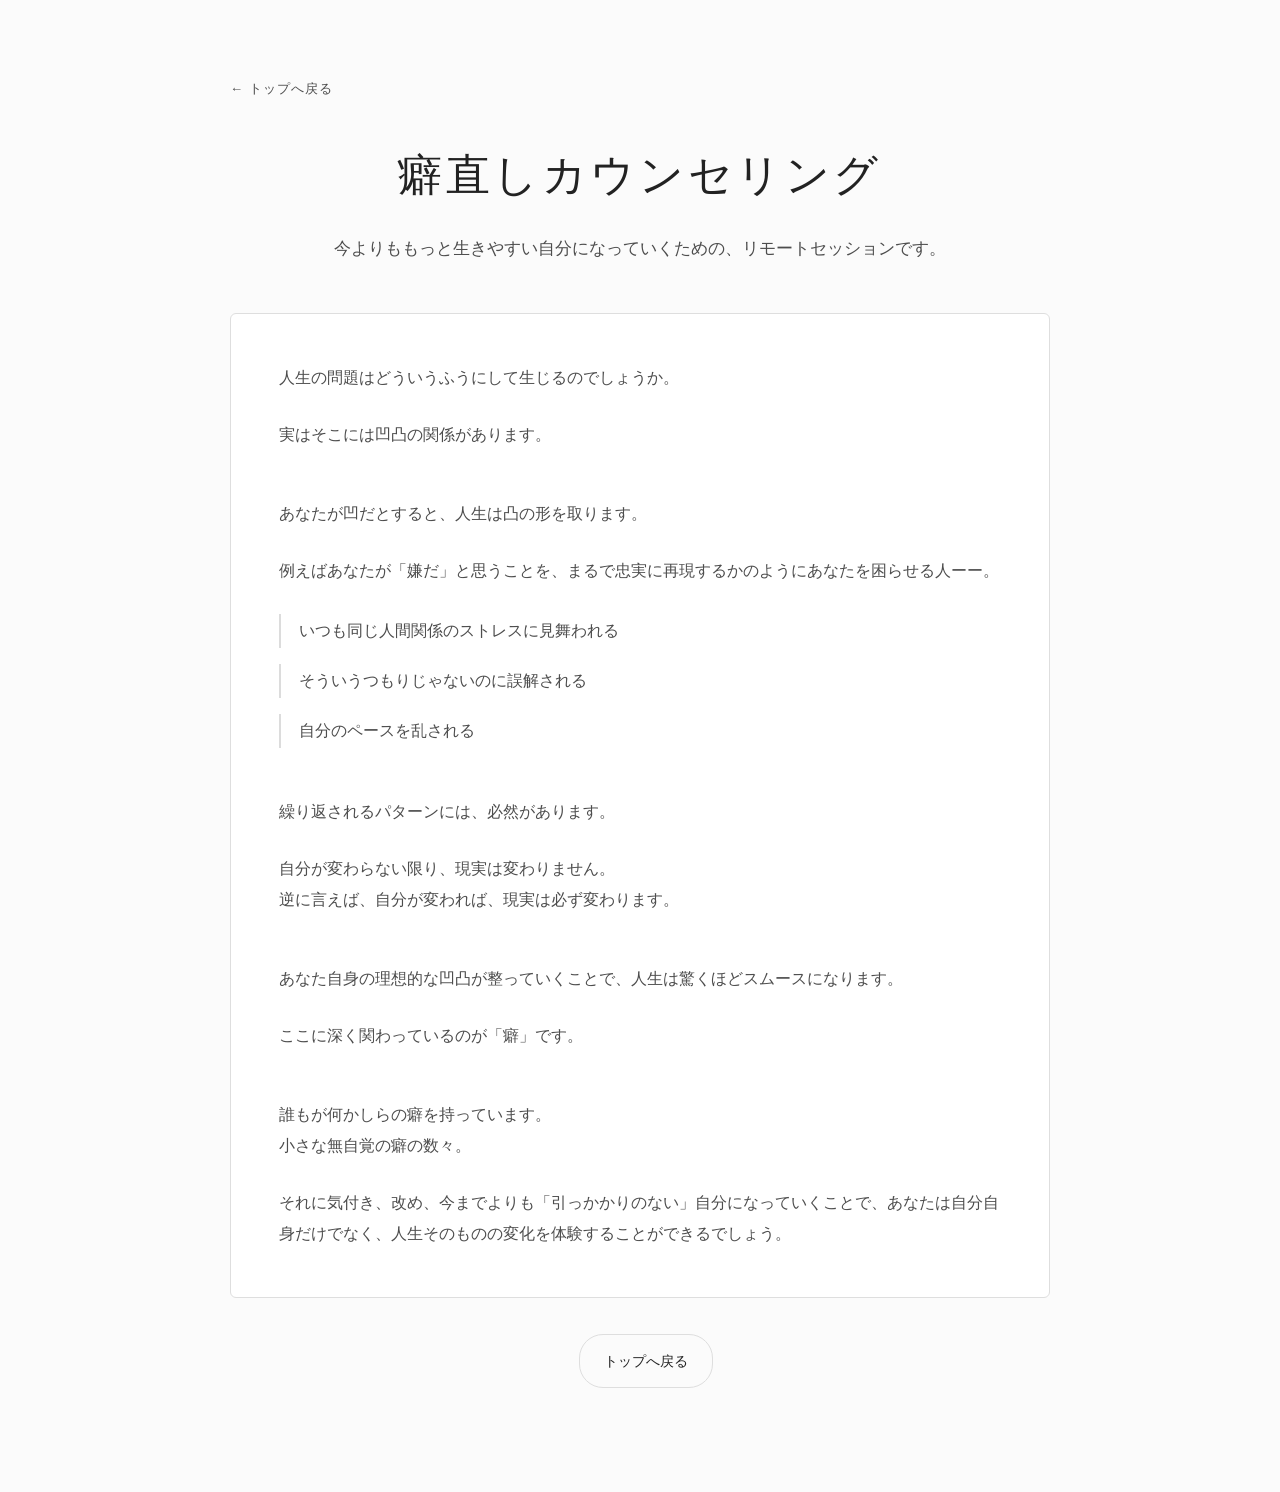
==== habit_counseling.html @ 6fa8d0b5 "Move habit counseling pattern copy up" ====
<!DOCTYPE html>
<html lang="ja">
<head>
  <meta charset="UTF-8">
  <meta name="viewport" content="width=device-width, initial-scale=1.0">
  <title>癖直しカウンセリング | microcosmo healing</title>
  <style>
    :root {
      --text-color: #222222;
      --text-light: #4d4d4d;
      --bg-color: #ffffff;
      --accent: #06C755;
      --border: #dedede;
      --soft-bg: #fafafa;
      --quiet-bg: #f7f8f7;
    }

    body {
      margin: 0;
      background: #fbfbfb;
      color: var(--text-color);
      font-family: "Yu Mincho", "MS Mincho", "Hiragino Mincho ProN", serif;
      line-height: 2;
    }

    .page {
      max-width: 820px;
      margin: 0 auto;
      padding: 72px 20px 104px;
    }

    .back-link,
    .button,
    .secondary-button,
    .section-label {
      font-family: "Yu Gothic", "Meiryo", sans-serif;
    }

    .back-link {
      color: var(--text-light);
      display: inline-block;
      font-size: 13px;
      letter-spacing: 0.08em;
      margin-bottom: 42px;
      text-decoration: none;
    }

    h1 {
      font-size: clamp(30px, 5vw, 44px);
      font-weight: normal;
      letter-spacing: 0.08em;
      line-height: 1.45;
      margin: 0 0 24px;
      text-align: center;
    }

    h2 {
      font-size: clamp(21px, 4vw, 25px);
      font-weight: normal;
      letter-spacing: 0.08em;
      line-height: 1.7;
      margin: 0 0 24px;
    }

    p {
      color: var(--text-light);
      font-size: 15.5px;
      margin: 0 0 26px;
    }

    .article,
    .voices-section,
    .price-section {
      background: var(--bg-color);
      border: 1px solid var(--border);
      border-radius: 6px;
      padding: clamp(30px, 6vw, 48px);
    }

    .lead {
      color: var(--text-light);
      font-size: clamp(15px, 2.4vw, 17px);
      line-height: 2.05;
      margin: 0 auto 46px;
      max-width: 660px;
      text-align: center;
    }

    .article {
      margin-bottom: 34px;
    }

    .article p:last-child,
    .voices-section p:last-child,
    .price-section p:last-child {
      margin-bottom: 0;
    }

    .article-block {
      margin-top: 48px;
    }

    .article-block.large-gap {
      margin-top: 64px;
    }

    .question-block {
      color: var(--text-color);
      font-size: 17px;
      line-height: 2.2;
      margin: 36px 0 42px;
    }

    .thoughts {
      background: var(--soft-bg);
      border-radius: 4px;
      color: var(--text-color);
      line-height: 2.05;
      margin: 22px 0 14px;
      padding: 24px 28px;
    }

    .thought-note {
      margin-top: 20px;
    }

    .voices-section {
      margin-bottom: 34px;
    }

    .section-label {
      color: #8a8a8a;
      font-size: 13px;
      font-weight: normal;
      letter-spacing: 0.12em;
      line-height: 1.8;
      margin-bottom: 18px;
    }

    .voices {
      list-style: none;
      margin: 28px 0 0;
      padding: 0;
    }

    .voices li {
      border-left: 2px solid #e7e7e7;
      color: var(--text-light);
      font-size: 15.5px;
      line-height: 1.95;
      margin: 0 0 18px;
      padding: 2px 0 2px 18px;
    }

    .pattern-section {
      background: var(--bg-color);
      border: 1px solid var(--border);
      border-radius: 6px;
      margin-bottom: 36px;
      padding: clamp(30px, 6vw, 48px);
    }

    .pattern-section p:last-child {
      margin-bottom: 0;
    }

    .pattern-list {
      list-style: none;
      margin: 28px 0 34px;
      padding: 0;
    }

    .pattern-list li {
      border-left: 2px solid #dcdcdc;
      color: var(--text-light);
      font-size: 15.5px;
      line-height: 1.95;
      margin: 0 0 16px;
      padding: 2px 0 2px 18px;
    }

    .price-section {
      background: var(--bg-color);
      margin-bottom: 36px;
    }

    .info-block {
      margin-top: 28px;
    }

    .info-block + .info-block {
      margin-top: 44px;
    }

    .info-title {
      color: var(--text-color);
      font-size: 17px;
      letter-spacing: 0.08em;
      margin-bottom: 18px;
    }

    .fee-list {
      margin: 0;
    }

    .fee-list div {
      color: var(--text-light);
      line-height: 2;
      margin-bottom: 4px;
    }

    .fee-list .fee-main {
      color: var(--text-color);
      font-family: "Yu Gothic", "Meiryo", sans-serif;
      font-size: 18px;
      letter-spacing: 0.04em;
    }

    .trial-list {
      list-style: none;
      margin: 24px 0 0;
      padding: 0;
    }

    .trial-list li {
      border-left: 2px solid #e7e7e7;
      color: var(--text-light);
      font-size: 14px;
      line-height: 1.95;
      margin: 0 0 12px;
      padding: 2px 0 2px 18px;
    }

    .trial-copy {
      margin-bottom: 0;
    }

    .trial-actions {
      margin-top: 24px;
    }

    .bottom-nav {
      margin-top: 34px;
      text-align: center;
    }

    .button {
      background: var(--accent);
      border-radius: 24px;
      box-shadow: 0 4px 12px rgba(6, 199, 85, 0.28);
      color: #ffffff;
      display: inline-block;
      font-size: 14px;
      font-weight: bold;
      padding: 13px 28px;
      text-decoration: none;
    }

    .secondary-button {
      border: 1px solid var(--border);
      border-radius: 24px;
      color: var(--text-color);
      display: inline-block;
      font-size: 14px;
      margin-left: 12px;
      padding: 12px 24px;
      text-decoration: none;
    }

    @media (max-width: 720px) {
      .page {
        padding-top: 42px;
      }

      .article,
      .voices-section,
      .price-section,
      .pattern-section {
        padding: 28px 22px;
      }

      .lead {
        margin-bottom: 36px;
        text-align: left;
      }

      .article-block {
        margin-top: 42px;
      }

      .article-block.large-gap {
        margin-top: 52px;
      }

      .thoughts {
        padding: 22px 18px;
      }

      .voices li {
        font-size: 15.5px;
        margin-bottom: 16px;
        padding-left: 16px;
      }

      .info-block + .info-block {
        margin-top: 38px;
      }

      .trial-list li {
        font-size: 15.5px;
        padding-left: 16px;
      }

      .pattern-list li {
        font-size: 15.5px;
        padding-left: 16px;
      }

      .button,
      .secondary-button {
        box-sizing: border-box;
        margin: 8px 0 0;
        width: 100%;
      }
    }
  </style>
</head>
<body>
  <main class="page">
    <a class="back-link" href="index.html">← トップへ戻る</a>

    <h1>癖直しカウンセリング</h1>

    <p class="lead">今よりももっと生きやすい自分になっていくための、リモートセッションです。</p>

    <section class="pattern-section">
      <p>人生の問題はどういうふうにして生じるのでしょうか。</p>
      <p>実はそこには凹凸の関係があります。</p>

      <div class="article-block">
        <p>あなたが凹だとすると、人生は凸の形を取ります。</p>
        <p>例えばあなたが「嫌だ」と思うことを、まるで忠実に再現するかのようにあなたを困らせる人ーー。</p>
      </div>

      <ul class="pattern-list">
        <li>いつも同じ人間関係のストレスに見舞われる</li>
        <li>そういうつもりじゃないのに誤解される</li>
        <li>自分のペースを乱される</li>
      </ul>

      <div class="article-block">
        <p>繰り返されるパターンには、必然があります。</p>
        <p>自分が変わらない限り、現実は変わりません。<br>
        逆に言えば、自分が変われば、現実は必ず変わります。</p>
      </div>

      <div class="article-block">
        <p>あなた自身の理想的な凹凸が整っていくことで、人生は驚くほどスムースになります。</p>
        <p>ここに深く関わっているのが「癖」です。</p>
      </div>

      <div class="article-block">
        <p>誰もが何かしらの癖を持っています。<br>
        小さな無自覚の癖の数々。</p>
        <p>それに気付き、改め、今までよりも「引っかかりのない」自分になっていくことで、あなたは自分自身だけでなく、人生そのものの変化を体験することができるでしょう。</p>
      </div>
    </section>

    <nav class="bottom-nav" aria-label="ページ下部ナビゲーション">
      <a class="secondary-button" href="index.html">トップへ戻る</a>
    </nav>
  </main>
</body>
</html>
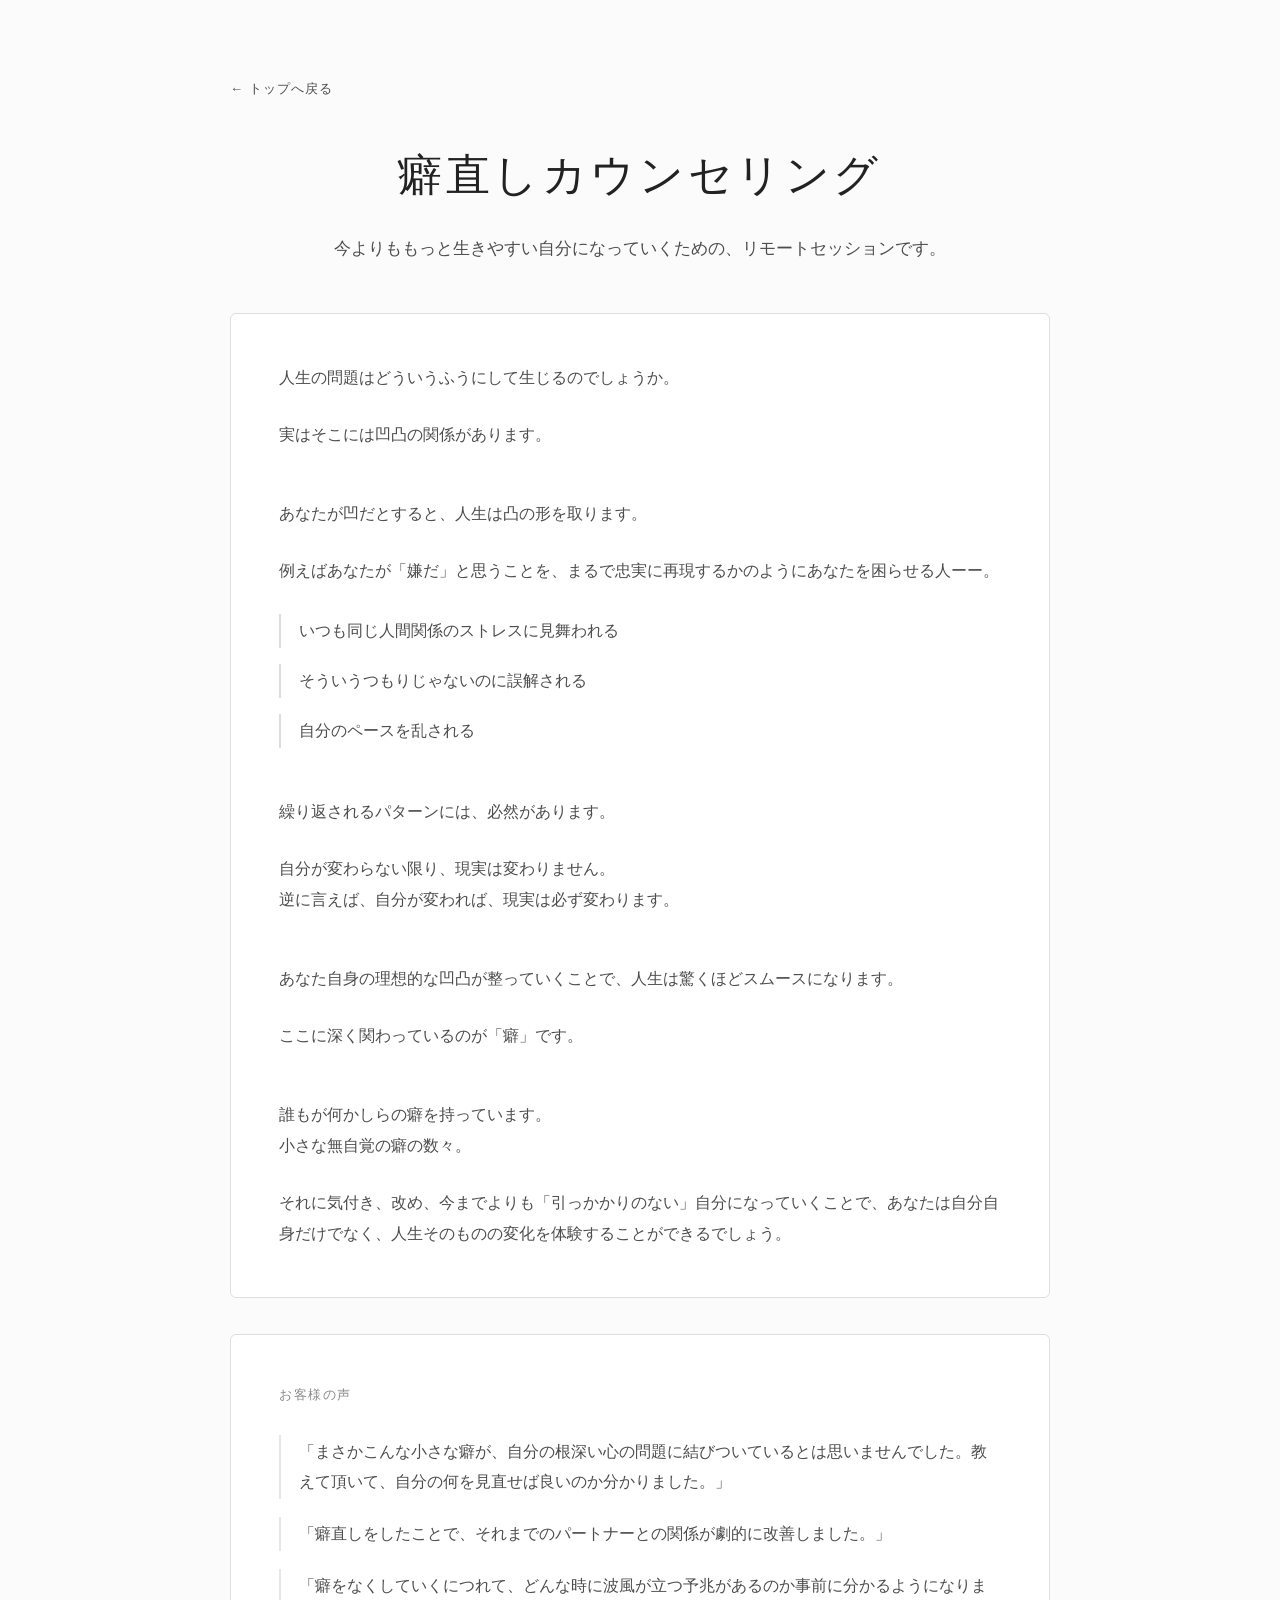
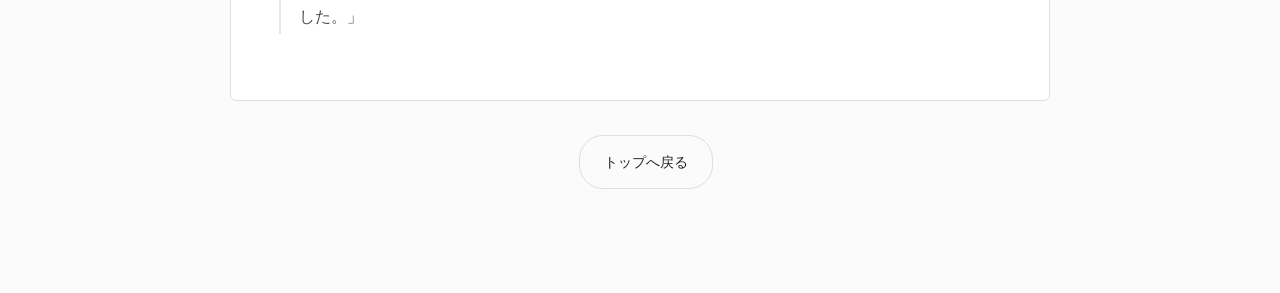
==== commit 5761b01c: "Move healing flow and add counseling voices" ====
--- a/habit_counseling.html
+++ b/habit_counseling.html
@@ -366,6 +366,15 @@
       </div>
     </section>
 
+    <section class="voices-section">
+      <h2 class="section-label">お客様の声</h2>
+      <ul class="voices">
+        <li>「まさかこんな小さな癖が、自分の根深い心の問題に結びついているとは思いませんでした。教えて頂いて、自分の何を見直せば良いのか分かりました。」</li>
+        <li>「癖直しをしたことで、それまでのパートナーとの関係が劇的に改善しました。」</li>
+        <li>「癖をなくしていくにつれて、どんな時に波風が立つ予兆があるのか事前に分かるようになりました。」</li>
+      </ul>
+    </section>
+
     <nav class="bottom-nav" aria-label="ページ下部ナビゲーション">
       <a class="secondary-button" href="index.html">トップへ戻る</a>
     </nav>
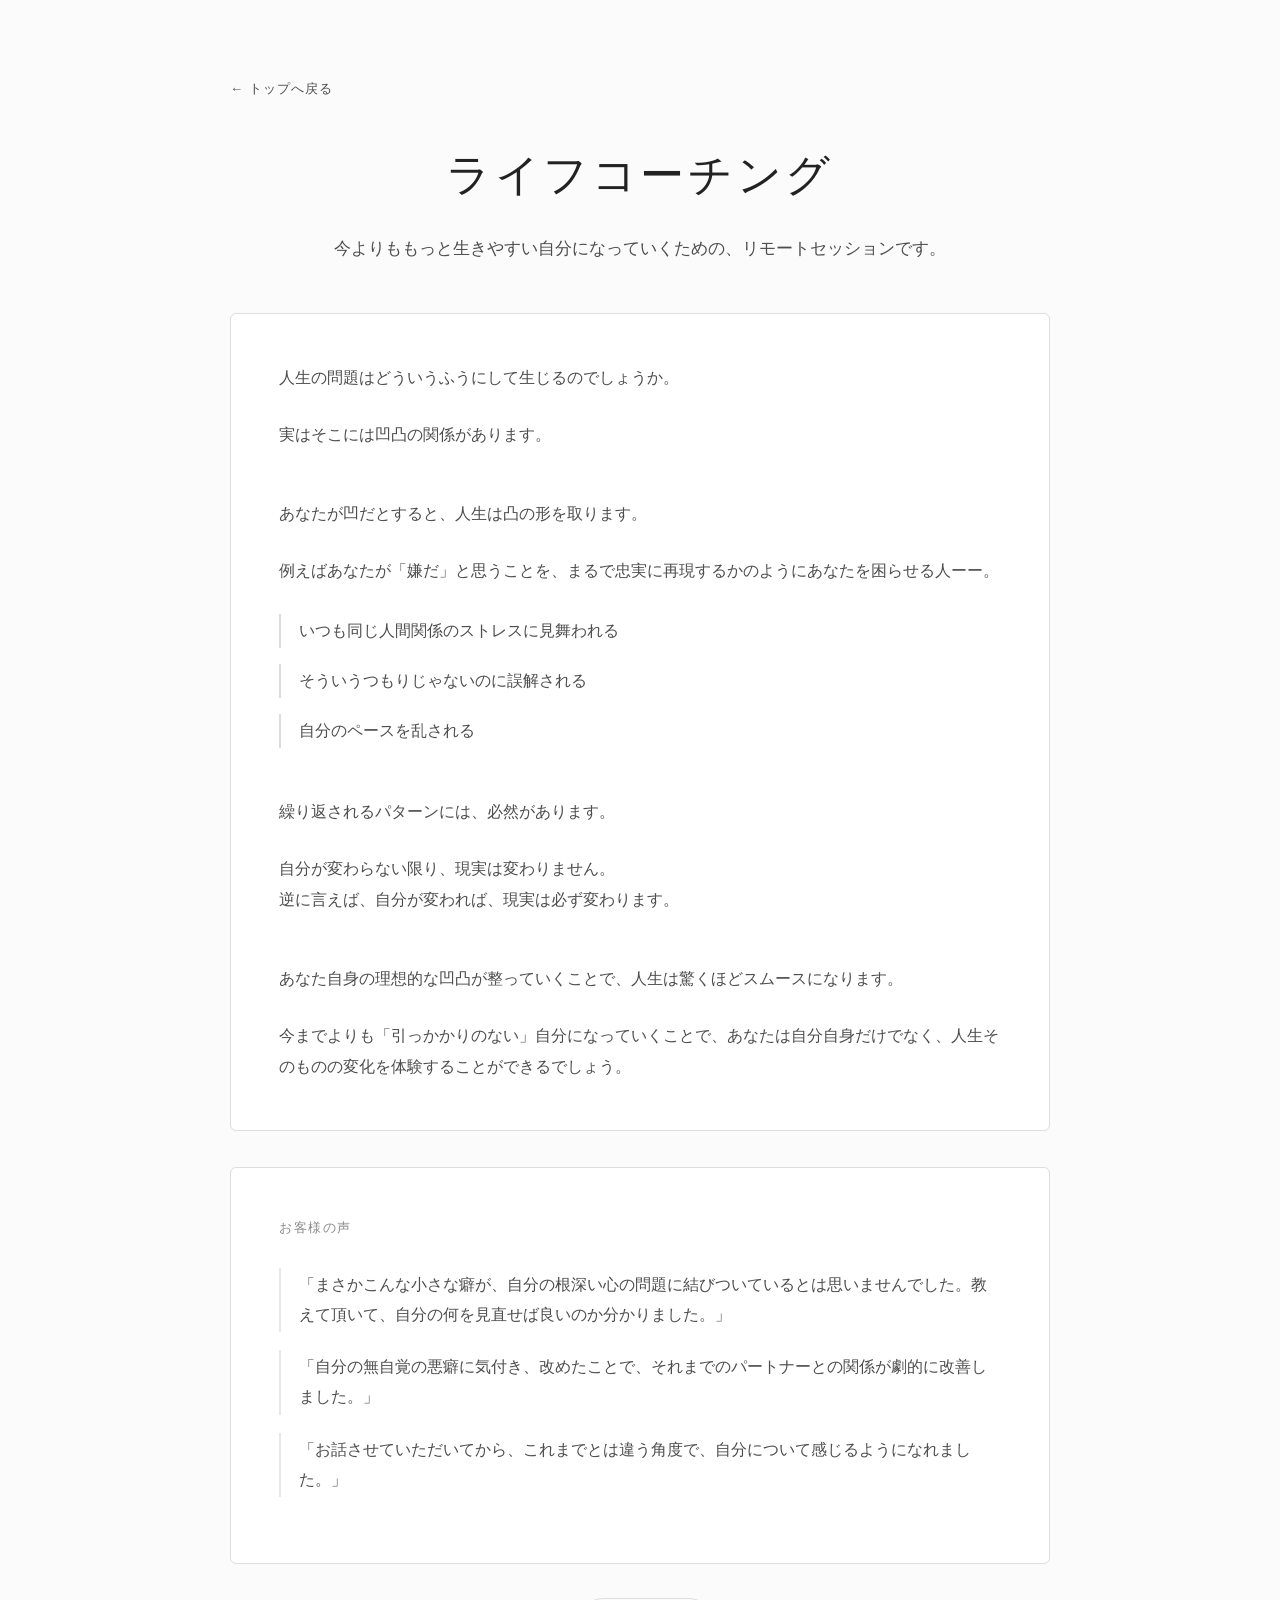
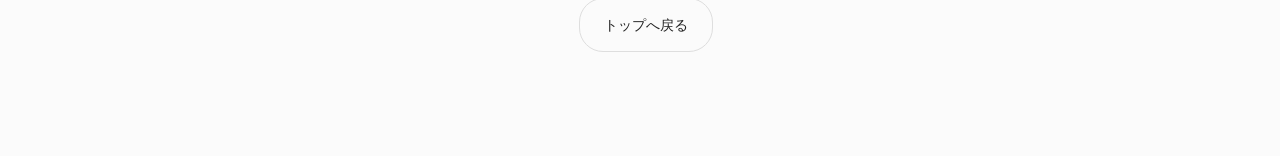
==== commit ab777cab: "Update life coaching copy" ====
--- a/habit_counseling.html
+++ b/habit_counseling.html
@@ -3,7 +3,7 @@
 <head>
   <meta charset="UTF-8">
   <meta name="viewport" content="width=device-width, initial-scale=1.0">
-  <title>癖直しカウンセリング | microcosmo healing</title>
+  <title>ライフコーチング | microcosmo healing</title>
   <style>
     :root {
       --text-color: #222222;
@@ -329,7 +329,7 @@
   <main class="page">
     <a class="back-link" href="index.html">← トップへ戻る</a>
 
-    <h1>癖直しカウンセリング</h1>
+    <h1>ライフコーチング</h1>
 
     <p class="lead">今よりももっと生きやすい自分になっていくための、リモートセッションです。</p>
 
@@ -356,13 +356,7 @@
 
       <div class="article-block">
         <p>あなた自身の理想的な凹凸が整っていくことで、人生は驚くほどスムースになります。</p>
-        <p>ここに深く関わっているのが「癖」です。</p>
-      </div>
-
-      <div class="article-block">
-        <p>誰もが何かしらの癖を持っています。<br>
-        小さな無自覚の癖の数々。</p>
-        <p>それに気付き、改め、今までよりも「引っかかりのない」自分になっていくことで、あなたは自分自身だけでなく、人生そのものの変化を体験することができるでしょう。</p>
+        <p>今までよりも「引っかかりのない」自分になっていくことで、あなたは自分自身だけでなく、人生そのものの変化を体験することができるでしょう。</p>
       </div>
     </section>
 
@@ -370,8 +364,8 @@
       <h2 class="section-label">お客様の声</h2>
       <ul class="voices">
         <li>「まさかこんな小さな癖が、自分の根深い心の問題に結びついているとは思いませんでした。教えて頂いて、自分の何を見直せば良いのか分かりました。」</li>
-        <li>「癖直しをしたことで、それまでのパートナーとの関係が劇的に改善しました。」</li>
-        <li>「癖をなくしていくにつれて、どんな時に波風が立つ予兆があるのか事前に分かるようになりました。」</li>
+        <li>「自分の無自覚の悪癖に気付き、改めたことで、それまでのパートナーとの関係が劇的に改善しました。」</li>
+        <li>「お話させていただいてから、これまでとは違う角度で、自分について感じるようになれました。」</li>
       </ul>
     </section>
 
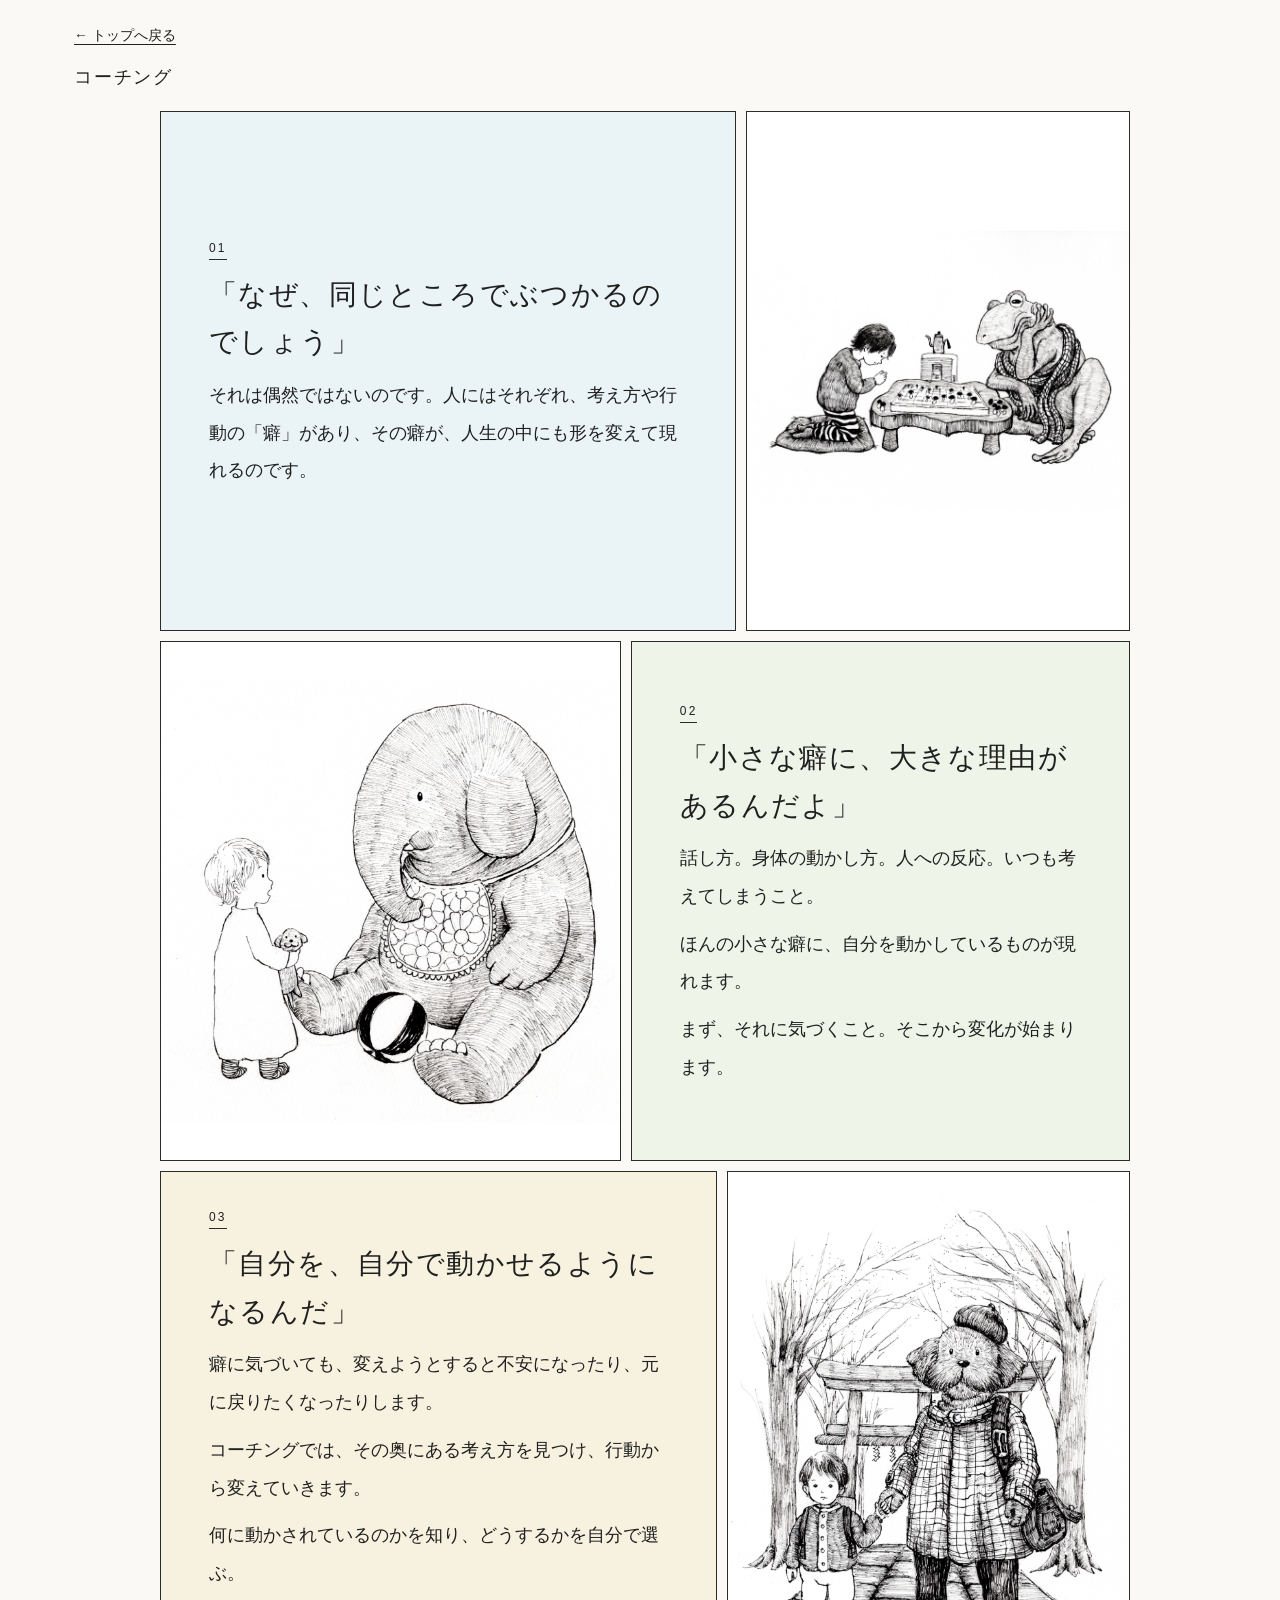
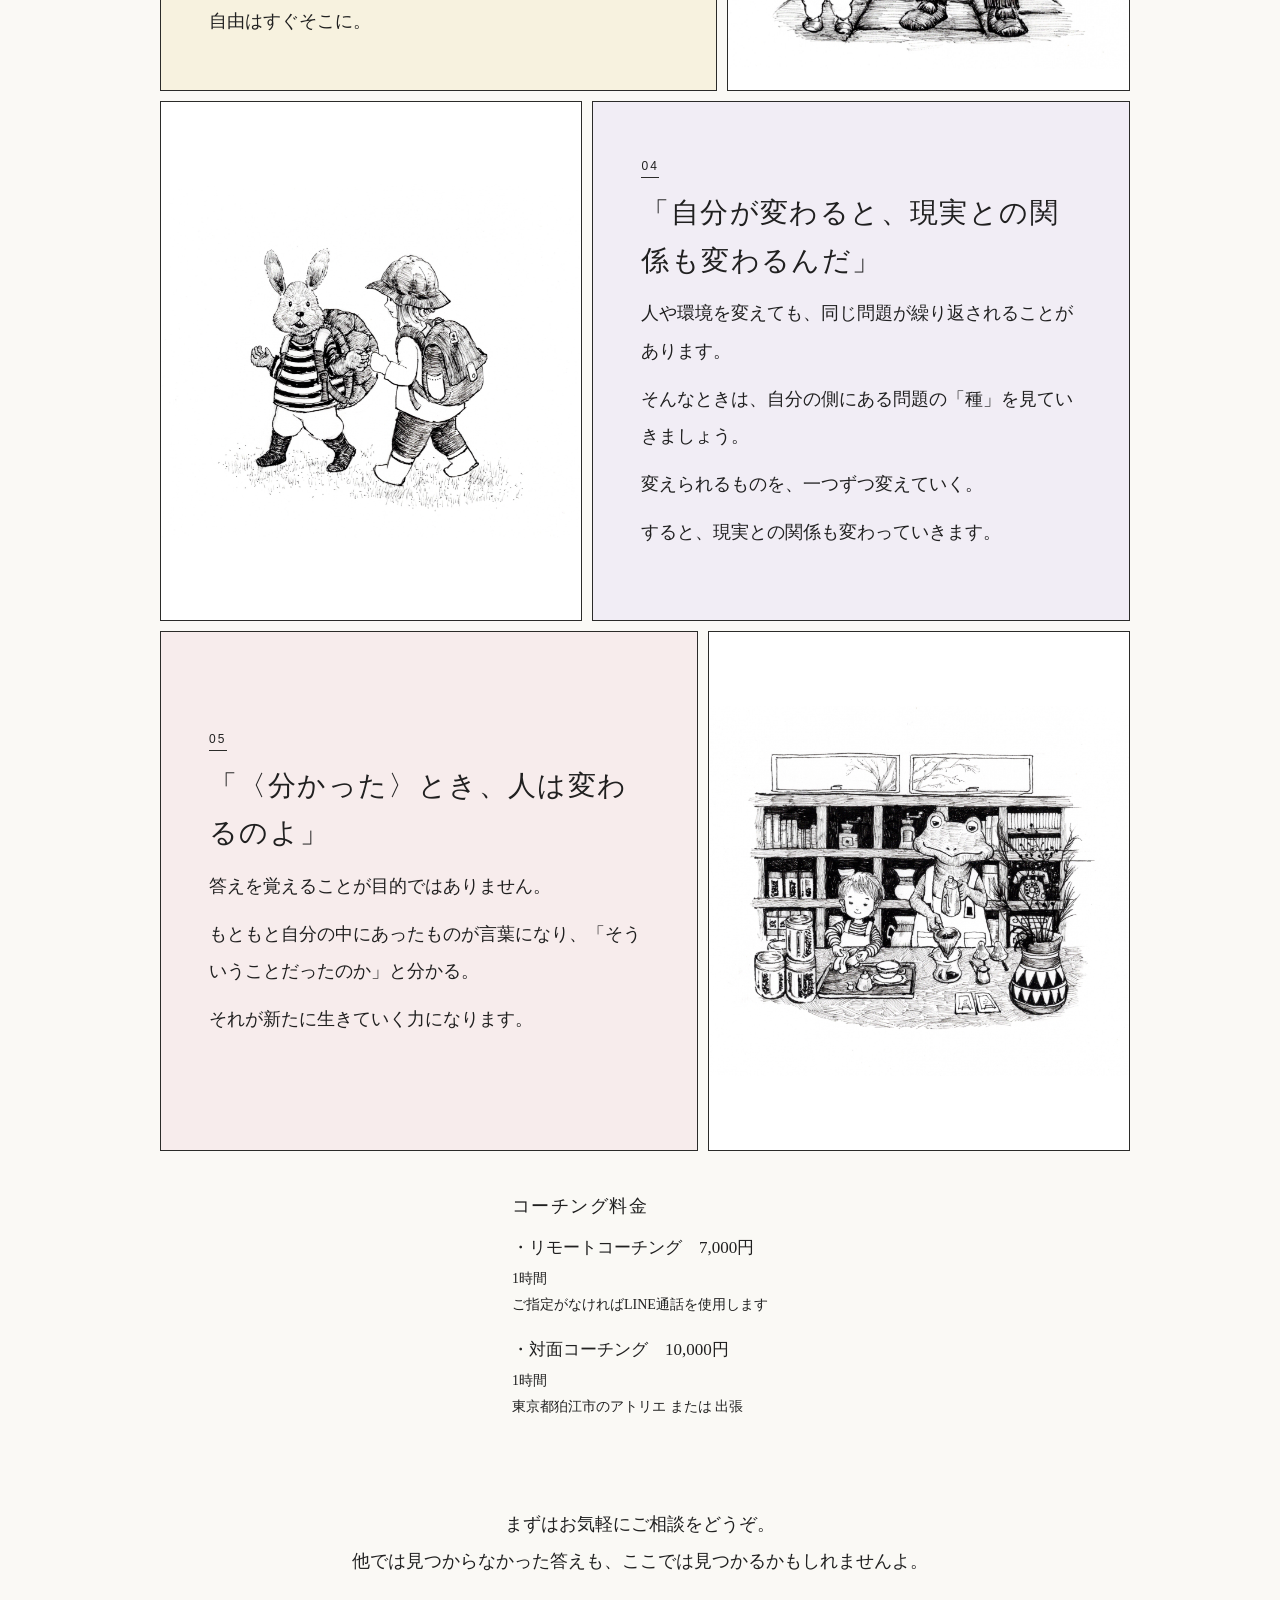
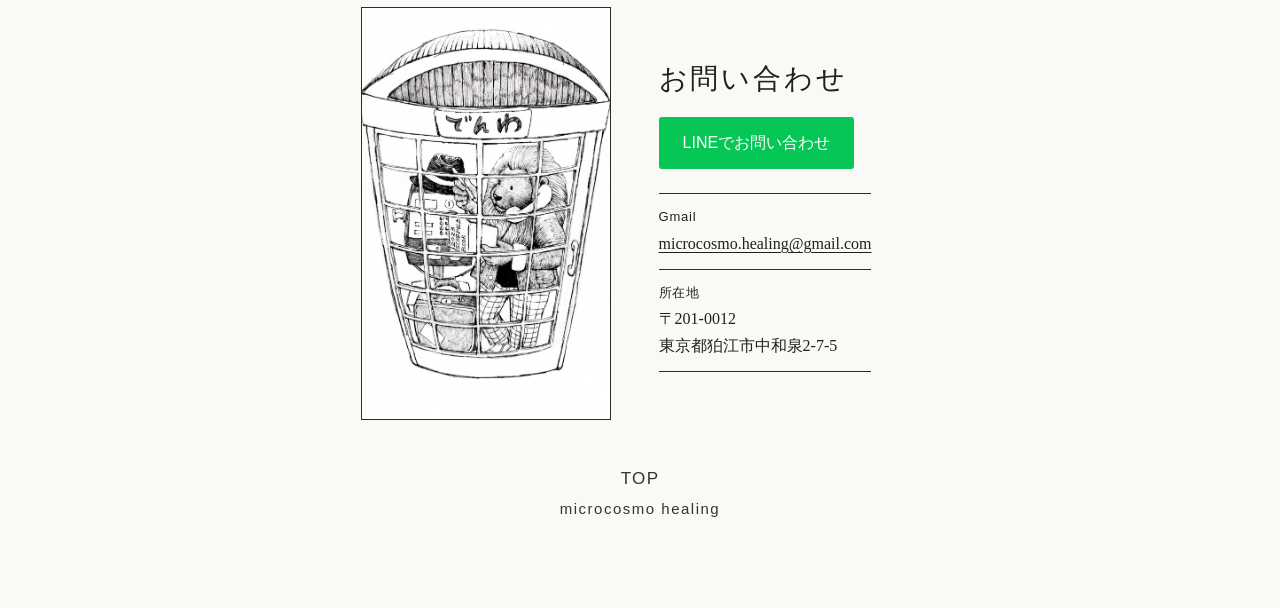
==== commit 95405165: "Update healing and coaching service pages" ====
--- a/habit_counseling.html
+++ b/habit_counseling.html
@@ -1,377 +1,41 @@
-<!DOCTYPE html>
+<!doctype html>
 <html lang="ja">
 <head>
-  <meta charset="UTF-8">
-  <meta name="viewport" content="width=device-width, initial-scale=1.0">
-  <title>ライフコーチング | microcosmo healing</title>
-  <style>
-    :root {
-      --text-color: #222222;
-      --text-light: #4d4d4d;
-      --bg-color: #ffffff;
-      --accent: #06C755;
-      --border: #dedede;
-      --soft-bg: #fafafa;
-      --quiet-bg: #f7f8f7;
-    }
-
-    body {
-      margin: 0;
-      background: #fbfbfb;
-      color: var(--text-color);
-      font-family: "Yu Mincho", "MS Mincho", "Hiragino Mincho ProN", serif;
-      line-height: 2;
-    }
-
-    .page {
-      max-width: 820px;
-      margin: 0 auto;
-      padding: 72px 20px 104px;
-    }
-
-    .back-link,
-    .button,
-    .secondary-button,
-    .section-label {
-      font-family: "Yu Gothic", "Meiryo", sans-serif;
-    }
-
-    .back-link {
-      color: var(--text-light);
-      display: inline-block;
-      font-size: 13px;
-      letter-spacing: 0.08em;
-      margin-bottom: 42px;
-      text-decoration: none;
-    }
-
-    h1 {
-      font-size: clamp(30px, 5vw, 44px);
-      font-weight: normal;
-      letter-spacing: 0.08em;
-      line-height: 1.45;
-      margin: 0 0 24px;
-      text-align: center;
-    }
-
-    h2 {
-      font-size: clamp(21px, 4vw, 25px);
-      font-weight: normal;
-      letter-spacing: 0.08em;
-      line-height: 1.7;
-      margin: 0 0 24px;
-    }
-
-    p {
-      color: var(--text-light);
-      font-size: 15.5px;
-      margin: 0 0 26px;
-    }
-
-    .article,
-    .voices-section,
-    .price-section {
-      background: var(--bg-color);
-      border: 1px solid var(--border);
-      border-radius: 6px;
-      padding: clamp(30px, 6vw, 48px);
-    }
-
-    .lead {
-      color: var(--text-light);
-      font-size: clamp(15px, 2.4vw, 17px);
-      line-height: 2.05;
-      margin: 0 auto 46px;
-      max-width: 660px;
-      text-align: center;
-    }
-
-    .article {
-      margin-bottom: 34px;
-    }
-
-    .article p:last-child,
-    .voices-section p:last-child,
-    .price-section p:last-child {
-      margin-bottom: 0;
-    }
-
-    .article-block {
-      margin-top: 48px;
-    }
-
-    .article-block.large-gap {
-      margin-top: 64px;
-    }
-
-    .question-block {
-      color: var(--text-color);
-      font-size: 17px;
-      line-height: 2.2;
-      margin: 36px 0 42px;
-    }
-
-    .thoughts {
-      background: var(--soft-bg);
-      border-radius: 4px;
-      color: var(--text-color);
-      line-height: 2.05;
-      margin: 22px 0 14px;
-      padding: 24px 28px;
-    }
-
-    .thought-note {
-      margin-top: 20px;
-    }
-
-    .voices-section {
-      margin-bottom: 34px;
-    }
-
-    .section-label {
-      color: #8a8a8a;
-      font-size: 13px;
-      font-weight: normal;
-      letter-spacing: 0.12em;
-      line-height: 1.8;
-      margin-bottom: 18px;
-    }
-
-    .voices {
-      list-style: none;
-      margin: 28px 0 0;
-      padding: 0;
-    }
-
-    .voices li {
-      border-left: 2px solid #e7e7e7;
-      color: var(--text-light);
-      font-size: 15.5px;
-      line-height: 1.95;
-      margin: 0 0 18px;
-      padding: 2px 0 2px 18px;
-    }
-
-    .pattern-section {
-      background: var(--bg-color);
-      border: 1px solid var(--border);
-      border-radius: 6px;
-      margin-bottom: 36px;
-      padding: clamp(30px, 6vw, 48px);
-    }
-
-    .pattern-section p:last-child {
-      margin-bottom: 0;
-    }
-
-    .pattern-list {
-      list-style: none;
-      margin: 28px 0 34px;
-      padding: 0;
-    }
-
-    .pattern-list li {
-      border-left: 2px solid #dcdcdc;
-      color: var(--text-light);
-      font-size: 15.5px;
-      line-height: 1.95;
-      margin: 0 0 16px;
-      padding: 2px 0 2px 18px;
-    }
-
-    .price-section {
-      background: var(--bg-color);
-      margin-bottom: 36px;
-    }
-
-    .info-block {
-      margin-top: 28px;
-    }
-
-    .info-block + .info-block {
-      margin-top: 44px;
-    }
-
-    .info-title {
-      color: var(--text-color);
-      font-size: 17px;
-      letter-spacing: 0.08em;
-      margin-bottom: 18px;
-    }
-
-    .fee-list {
-      margin: 0;
-    }
-
-    .fee-list div {
-      color: var(--text-light);
-      line-height: 2;
-      margin-bottom: 4px;
-    }
-
-    .fee-list .fee-main {
-      color: var(--text-color);
-      font-family: "Yu Gothic", "Meiryo", sans-serif;
-      font-size: 18px;
-      letter-spacing: 0.04em;
-    }
-
-    .trial-list {
-      list-style: none;
-      margin: 24px 0 0;
-      padding: 0;
-    }
-
-    .trial-list li {
-      border-left: 2px solid #e7e7e7;
-      color: var(--text-light);
-      font-size: 14px;
-      line-height: 1.95;
-      margin: 0 0 12px;
-      padding: 2px 0 2px 18px;
-    }
-
-    .trial-copy {
-      margin-bottom: 0;
-    }
-
-    .trial-actions {
-      margin-top: 24px;
-    }
-
-    .bottom-nav {
-      margin-top: 34px;
-      text-align: center;
-    }
-
-    .button {
-      background: var(--accent);
-      border-radius: 24px;
-      box-shadow: 0 4px 12px rgba(6, 199, 85, 0.28);
-      color: #ffffff;
-      display: inline-block;
-      font-size: 14px;
-      font-weight: bold;
-      padding: 13px 28px;
-      text-decoration: none;
-    }
-
-    .secondary-button {
-      border: 1px solid var(--border);
-      border-radius: 24px;
-      color: var(--text-color);
-      display: inline-block;
-      font-size: 14px;
-      margin-left: 12px;
-      padding: 12px 24px;
-      text-decoration: none;
-    }
-
-    @media (max-width: 720px) {
-      .page {
-        padding-top: 42px;
-      }
-
-      .article,
-      .voices-section,
-      .price-section,
-      .pattern-section {
-        padding: 28px 22px;
-      }
-
-      .lead {
-        margin-bottom: 36px;
-        text-align: left;
-      }
-
-      .article-block {
-        margin-top: 42px;
-      }
-
-      .article-block.large-gap {
-        margin-top: 52px;
-      }
-
-      .thoughts {
-        padding: 22px 18px;
-      }
-
-      .voices li {
-        font-size: 15.5px;
-        margin-bottom: 16px;
-        padding-left: 16px;
-      }
-
-      .info-block + .info-block {
-        margin-top: 38px;
-      }
-
-      .trial-list li {
-        font-size: 15.5px;
-        padding-left: 16px;
-      }
-
-      .pattern-list li {
-        font-size: 15.5px;
-        padding-left: 16px;
-      }
-
-      .button,
-      .secondary-button {
-        box-sizing: border-box;
-        margin: 8px 0 0;
-        width: 100%;
-      }
-    }
-  </style>
+  <meta charset="utf-8">
+  <meta name="viewport" content="width=device-width,initial-scale=1">
+  <title>コーチング | アトリエこしき</title>
+  <link rel="stylesheet" href="service-pages.css">
 </head>
-<body>
-  <main class="page">
+<body class="coaching-page">
+  <main class="service-page">
     <a class="back-link" href="index.html">← トップへ戻る</a>
-
-    <h1>ライフコーチング</h1>
-
-    <p class="lead">今よりももっと生きやすい自分になっていくための、リモートセッションです。</p>
-
-    <section class="pattern-section">
-      <p>人生の問題はどういうふうにして生じるのでしょうか。</p>
-      <p>実はそこには凹凸の関係があります。</p>
-
-      <div class="article-block">
-        <p>あなたが凹だとすると、人生は凸の形を取ります。</p>
-        <p>例えばあなたが「嫌だ」と思うことを、まるで忠実に再現するかのようにあなたを困らせる人ーー。</p>
-      </div>
-
-      <ul class="pattern-list">
-        <li>いつも同じ人間関係のストレスに見舞われる</li>
-        <li>そういうつもりじゃないのに誤解される</li>
-        <li>自分のペースを乱される</li>
-      </ul>
-
-      <div class="article-block">
-        <p>繰り返されるパターンには、必然があります。</p>
-        <p>自分が変わらない限り、現実は変わりません。<br>
-        逆に言えば、自分が変われば、現実は必ず変わります。</p>
-      </div>
-
-      <div class="article-block">
-        <p>あなた自身の理想的な凹凸が整っていくことで、人生は驚くほどスムースになります。</p>
-        <p>今までよりも「引っかかりのない」自分になっていくことで、あなたは自分自身だけでなく、人生そのものの変化を体験することができるでしょう。</p>
-      </div>
+    <h1 class="page-title">コーチング</h1>
+    <section class="comic-grid coaching-spread" aria-label="コーチングについて">
+      <article class="comic-panel coaching-scene scene-01">
+        <div class="panel-copy"><span class="section-number">01</span><h2>「なぜ、同じところでぶつかるのでしょう」</h2><p>それは偶然ではないのです。人にはそれぞれ、考え方や行動の「癖」があり、その癖が、人生の中にも形を変えて現れるのです。</p></div>
+        <div class="panel-art"><img src="images/HPの絵/26.png" alt="子供とカエルが盤上ゲームをしている絵"></div>
+      </article>
+      <article class="comic-panel coaching-scene scene-02">
+        <div class="panel-art"><img src="images/HPの絵/28.png" alt="象と子供の絵"></div>
+        <div class="panel-copy"><span class="section-number">02</span><h2>「小さな癖に、大きな理由があるんだよ」</h2><p>話し方。身体の動かし方。人への反応。いつも考えてしまうこと。</p><p>ほんの小さな癖に、自分を動かしているものが現れます。</p><p>まず、それに気づくこと。そこから変化が始まります。</p></div>
+      </article>
+      <article class="comic-panel coaching-scene scene-03">
+        <div class="panel-copy"><span class="section-number">03</span><h2>「自分を、自分で動かせるようになるんだ」</h2><p>癖に気づいても、変えようとすると不安になったり、元に戻りたくなったりします。</p><p>コーチングでは、その奥にある考え方を見つけ、行動から変えていきます。</p><p>何に動かされているのかを知り、どうするかを自分で選ぶ。</p><p>自由はすぐそこに。</p></div>
+        <div class="panel-art"><img src="images/HPの絵/32.png" alt="神社で犬と子供が手をつないでいる絵"></div>
+      </article>
+      <article class="comic-panel coaching-scene scene-04">
+        <div class="panel-art"><img src="images/HPの絵/27.png" alt="うさぎと子供がリュックを背負っている絵"></div>
+        <div class="panel-copy"><span class="section-number">04</span><h2>「自分が変わると、現実との関係も変わるんだ」</h2><p>人や環境を変えても、同じ問題が繰り返されることがあります。</p><p>そんなときは、自分の側にある問題の「種」を見ていきましょう。</p><p>変えられるものを、一つずつ変えていく。</p><p>すると、現実との関係も変わっていきます。</p></div>
+      </article>
+      <article class="comic-panel coaching-scene scene-05">
+        <div class="panel-art"><img src="images/HPの絵/30.png" alt="店内のカエルと子供の絵"></div>
+        <div class="panel-copy"><span class="section-number">05</span><h2>「〈分かった〉とき、人は変わるのよ」</h2><p>答えを覚えることが目的ではありません。</p><p>もともと自分の中にあったものが言葉になり、「そういうことだったのか」と分かる。</p><p>それが新たに生きていく力になります。</p></div>
+      </article>
     </section>
-
-    <section class="voices-section">
-      <h2 class="section-label">お客様の声</h2>
-      <ul class="voices">
-        <li>「まさかこんな小さな癖が、自分の根深い心の問題に結びついているとは思いませんでした。教えて頂いて、自分の何を見直せば良いのか分かりました。」</li>
-        <li>「自分の無自覚の悪癖に気付き、改めたことで、それまでのパートナーとの関係が劇的に改善しました。」</li>
-        <li>「お話させていただいてから、これまでとは違う角度で、自分について感じるようになれました。」</li>
-      </ul>
-    </section>
-
-    <nav class="bottom-nav" aria-label="ページ下部ナビゲーション">
-      <a class="secondary-button" href="index.html">トップへ戻る</a>
-    </nav>
+    <section class="coaching-price" aria-labelledby="coaching-price-title"><div class="price-panel"><h2 id="coaching-price-title">コーチング料金</h2><div class="price-items"><div><p>・リモートコーチング　7,000円</p><small>1時間<br>ご指定がなければLINE通話を使用します</small></div><div><p>・対面コーチング　10,000円</p><small>1時間<br>東京都狛江市のアトリエ または 出張</small></div></div></div></section>
+    <p class="contact-bridge">まずはお気軽にご相談をどうぞ。<br>他では見つからなかった答えも、ここでは見つかるかもしれませんよ。</p>
+    <section class="shared-contact" aria-labelledby="contact-title"><div class="shared-contact-art"><img src="images/HPの絵/25.png" alt="電話ボックスのライオンの絵"></div><div class="shared-contact-content"><h2 id="contact-title">お問い合わせ</h2><a class="button" href="https://lin.ee/x2WpMEs" target="_blank" rel="noopener noreferrer">LINEでお問い合わせ</a><div class="shared-contact-details"><p><span>Gmail</span><a href="mailto:microcosmo.healing@gmail.com">microcosmo.healing@gmail.com</a></p><p><span>所在地</span>〒201-0012<br>東京都狛江市中和泉2-7-5</p></div></div></section>
+    <footer class="service-footer"><a href="index.html">TOP</a><a href="index.html">microcosmo healing</a></footer>
   </main>
 </body>
 </html>
--- a/service-pages.css
+++ b/service-pages.css
@@ -0,0 +1,277 @@
+:root { --ink:#202020; --paper:#faf9f5; --line:#2b2b29; --soft:#ece9df; --wash:#f3f1eb; --accent:#526552; }
+* { box-sizing:border-box; }
+html { scroll-behavior:smooth; }
+body { margin:0; color:var(--ink); background:var(--paper); font-family:"Yu Mincho","Hiragino Mincho ProN",serif; line-height:1.9; overflow-x:clip; }
+a { color:inherit; }
+.service-page { max-width:1180px; margin:0 auto; padding:28px 24px 88px; }
+.back-link { display:inline-block; font-family:"Yu Gothic",Meiryo,sans-serif; font-size:14px; margin-bottom:38px; text-underline-offset:4px; }
+.page-title { font-size:clamp(34px,5vw,62px); font-weight:normal; letter-spacing:.08em; line-height:1.3; margin:0 0 52px; }
+
+/* Each section is an independently sized, matted comic frame. */
+.comic-grid { display:grid; gap:clamp(32px,5vw,76px); }
+.comic-panel, .framed-block { position:relative; border:1px solid var(--line); background:var(--paper); padding:clamp(8px,1.5vw,18px); }
+.comic-panel::before, .framed-block::before { content:""; position:absolute; inset:clamp(8px,1.5vw,18px); border:1px solid var(--line); pointer-events:none; }
+.comic-panel { display:grid; align-items:stretch; min-width:0; }
+.comic-panel > * { min-width:0; position:relative; z-index:1; }
+.panel-copy { display:flex; flex-direction:column; justify-content:center; padding:clamp(30px,5vw,74px); }
+.panel-copy h2 { font-size:clamp(24px,3vw,39px); font-weight:normal; line-height:1.55; letter-spacing:.05em; margin:0 0 24px; }
+.panel-copy p { margin:0 0 18px; font-size:17px; }
+.panel-copy p:last-child { margin-bottom:0; }
+.panel-art { display:flex; align-items:stretch; background:var(--wash); }
+.panel-art img, .feature-art img { width:100%; max-width:100%; height:100%; object-fit:contain; display:block; }
+.frame-a { grid-template-columns:40% 60%; }
+.frame-b { grid-template-columns:63% 37%; }
+.frame-c { grid-template-columns:32% 68%; }
+.frame-d { grid-template-columns:58% 42%; }
+.frame-e { grid-template-columns:46% 54%; }
+.comic-panel.reverse .panel-copy { order:2; }
+.comic-panel.reverse .panel-art { order:1; }
+.copy-only { max-width:72%; min-height:0; }
+.copy-only .panel-copy { min-height:350px; }
+.offset-right { margin-left:12%; }
+.offset-left { margin-right:17%; }
+
+.simple-section { padding:clamp(62px,9vw,112px) 0; }
+.simple-section h2, .contact-copy h2 { font-size:clamp(28px,3.2vw,40px); font-weight:normal; letter-spacing:.08em; margin:0 0 30px; }
+.flow { display:grid; grid-template-columns:1fr 1.15fr .9fr; gap:20px; }
+.flow-item { border:1px solid var(--line); padding:24px; background:var(--paper); }
+.flow-item:nth-child(2) { margin-top:36px; }
+.flow-item:nth-child(3) { margin-top:14px; }
+.flow-number { display:block; font:14px/1 "Yu Gothic",Meiryo,sans-serif; letter-spacing:.16em; margin-bottom:22px; }
+.flow-item h3 { font-size:22px; font-weight:normal; margin:0 0 14px; }
+.flow-item p { margin:0; }
+.feature-art { background:var(--wash); }
+.feature-art img { max-height:700px; }
+.faq-frame { display:grid; grid-template-columns:62% 38%; gap:0; margin-left:8%; }
+.faq-frame .feature-art { margin:0; min-height:360px; }
+.faq-copy { padding:clamp(30px,5vw,64px); }
+.chat-list { display:grid; gap:18px; }
+.chat { max-width:90%; border:1px solid var(--line); padding:18px 22px; }
+.chat.question { justify-self:start; background:#fff; margin-right:10%; }
+.chat.answer { justify-self:end; background:#eeece4; margin-left:10%; }
+.chat b { display:block; font-family:"Yu Gothic",Meiryo,sans-serif; margin-bottom:8px; }
+.chat p { margin:0; }
+.price-list { border-top:1px solid var(--line); border-bottom:1px solid var(--line); }
+.price-row { display:flex; justify-content:space-between; gap:24px; padding:18px 22px; border-bottom:1px solid var(--line); }
+.price-row:last-child { border-bottom:0; }
+.price-row strong { font-weight:normal; white-space:nowrap; }
+.moon { display:grid; grid-template-columns:33% 67%; }
+.moon-copy { padding:clamp(32px,5vw,70px); display:flex; flex-direction:column; justify-content:center; }
+.moon-copy h2 { font-size:clamp(28px,3.2vw,42px); font-weight:normal; margin:0; }
+.moon .feature-art { min-height:420px; }
+.contact { display:grid; grid-template-columns:56% 44%; margin-top:12px; }
+.contact .feature-art { min-height:360px; }
+.contact-copy { padding:clamp(32px,5vw,70px); display:flex; flex-direction:column; justify-content:center; }
+.contact-copy p { margin:0 0 18px; }
+.notice { font-size:14px; }
+.button { align-self:flex-start; background:var(--ink); color:white; display:inline-block; font-family:"Yu Gothic",Meiryo,sans-serif; padding:13px 24px; text-decoration:none; }
+
+/* The identical contact panel is shared by healing and coaching. */
+.shared-contact { display:grid; grid-template-columns:250px max-content; width:fit-content; max-width:100%; align-items:stretch; margin:clamp(54px,8vw,86px) auto 0; border:2px solid transparent; background:var(--paper); }
+.shared-contact-art { min-width:0; min-height:100%; border:1px solid var(--line); background:#fff; }
+.shared-contact-art img { display:block; width:100%; max-width:100%; height:100%; object-fit:cover; }
+.shared-contact-content { padding:clamp(28px,4vw,48px); }
+.shared-contact-content h2 { margin:0 0 14px; font-size:28px; font-weight:normal; letter-spacing:.1em; line-height:1.7; }
+.shared-contact-details { margin-top:24px; border-top:1px solid var(--line); }
+.shared-contact-details p { margin:0; padding:12px 0; border-bottom:1px solid var(--line); }
+.shared-contact-details span { display:block; margin-bottom:3px; font-family:"Yu Gothic",Meiryo,sans-serif; font-size:13px; letter-spacing:.06em; }
+.shared-contact-details a { text-underline-offset:3px; }
+.shared-contact .button { background:#06C755; color:#fff; border-radius:3px; }
+/* The same bridge copy appears directly above both shared contact panels. */
+.contact-bridge { max-width:680px; margin:clamp(54px,8vw,86px) auto 0; font-size:18px; line-height:2.1; text-align:center; }
+.contact-bridge + .shared-contact { margin-top:24px; }
+.service-footer { display:flex; flex-direction:column; align-items:center; gap:6px; margin:44px 0 0; color:#343434; font:17px/1.5 "Yu Gothic",Meiryo,sans-serif; letter-spacing:.08em; text-align:center; }
+.service-footer a { text-decoration:none; }
+.service-footer a:last-child { font-size:15px; letter-spacing:.1em; }
+.service-footer a:hover { color:#777; }
+
+.pineal { margin:clamp(96px,14vw,190px) 0 0; padding:0; background:transparent; color:var(--ink); }
+.pineal-inner { max-width:1180px; margin:auto; padding:0 24px 96px; }
+.pineal-intro { max-width:460px; margin:0 0 42px 8%; font-size:18px; }
+.pineal-grid { display:grid; grid-template-columns:30% 70%; }
+.pineal-copy { padding:clamp(32px,5vw,70px); }
+.pineal h2 { font-size:clamp(32px,4vw,54px); font-weight:normal; line-height:1.45; margin:0 0 22px; }
+.pineal h3 { font-size:24px; font-weight:normal; margin:42px 0 12px; }
+.pineal p { margin:0 0 18px; }
+.pineal .feature-art { min-height:600px; }
+/* Coaching is a continuous outer plate containing separately ruled comic panels. */
+.coaching-page { line-height:1.65; }
+.coaching-page .service-page { padding-top:22px; }
+.coaching-page .back-link { margin-bottom:12px; }
+.coaching-page .page-title { margin:0 0 14px; font-family:"Yu Mincho","Hiragino Mincho ProN",serif; font-size:18px; font-weight:normal; letter-spacing:.1em; line-height:2.1; }
+.coaching-page .coaching-spread { width:min(100%,960px); margin-inline:auto; gap:10px; border:0; background:transparent; }
+.coaching-page .coaching-scene { width:100%; max-width:none; margin:0; padding:0; border:0; background:transparent; align-items:stretch; }
+.coaching-page .coaching-scene::before { content:none; }
+.coaching-page .coaching-scene > .panel-copy, .coaching-page .coaching-scene > .panel-art { min-width:0; min-height:0; height:100%; border:1px solid var(--line); }
+.coaching-page .scene-01, .coaching-page .scene-02, .coaching-page .scene-03, .coaching-page .scene-04, .coaching-page .scene-05 { height:520px; min-height:0; }
+.coaching-page .scene-01 { display:grid; grid-template-columns:60% 40%; gap:10px; }
+.coaching-page .scene-02 { display:grid; grid-template-columns:48% 52%; gap:10px; }
+.coaching-page .scene-03 { display:grid; grid-template-columns:58% 42%; gap:10px; }
+.coaching-page .scene-04 { display:grid; grid-template-columns:44% 56%; gap:10px; }
+.coaching-page .scene-05 { display:grid; grid-template-columns:56% 44%; gap:10px; }
+.coaching-page .coaching-scene .panel-copy { min-height:0; margin:0; padding:22px 48px; }
+.coaching-page .scene-01 .panel-copy { background:#EAF4F6; }
+.coaching-page .scene-02 .panel-copy { background:#EEF4E8; }
+.coaching-page .scene-03 .panel-copy { background:#F7F2DF; }
+.coaching-page .scene-04 .panel-copy { max-width:none; margin:0; background:#F1EDF5; }
+.coaching-page .scene-05 .panel-copy { background:#F7ECEC; }
+.coaching-page .panel-copy h2 { font-size:28px; font-weight:normal; line-height:1.7; margin:0 0 11px; }
+.coaching-page .panel-copy p { margin:0 0 10px; font-size:18px; line-height:2.1; }
+.coaching-page .section-number { display:block; width:max-content; margin:0 0 11px; padding-bottom:5px; border-bottom:1px solid var(--line); font:12px/1 "Yu Gothic",Meiryo,sans-serif; letter-spacing:.18em; }
+.coaching-page .coaching-scene .panel-art { align-self:stretch; display:block; height:100%; padding:0; background:#fff; overflow:visible; }
+.coaching-page .coaching-scene .panel-art img { width:100%; max-width:100%; height:100%; object-fit:contain; display:block; }
+.coaching-page .scene-01 .panel-art img { transform:none; }
+.coaching-page .scene-05 .panel-copy { order:1; }
+.coaching-page .scene-05 .panel-art { order:2; }
+.coaching-page .coaching-price { width:fit-content; max-width:100%; margin-inline:auto; padding:42px 0 0; }
+.coaching-page .price-panel { margin:0; border:0; background:transparent; }
+.coaching-page .price-panel h2 { margin:0 0 14px; font-size:18px; font-weight:normal; letter-spacing:.08em; line-height:1.5; }
+.coaching-page .price-items > div { margin:0 0 18px; }
+.coaching-page .price-items p { margin:0 0 3px; font-size:17px; }
+.coaching-page .price-items small { font-size:14px; line-height:1.65; }
+
+/* Healing follows the finished coaching-page panel language without changing it. */
+.healing-page { line-height:1.65; }
+.healing-page .service-page { padding-top:22px; }
+.healing-page .back-link { margin-bottom:12px; }
+.healing-page .page-title { margin:0 0 14px; font-family:"Yu Mincho","Hiragino Mincho ProN",serif; font-size:18px; font-weight:normal; letter-spacing:.1em; line-height:2.1; }
+.healing-page .healing-spread { width:min(100%,960px); margin-inline:auto; gap:10px; border:0; background:transparent; }
+.healing-page .coaching-scene { width:100%; max-width:none; margin:0; padding:0; border:0; background:transparent; align-items:stretch; }
+.healing-page .coaching-scene::before { content:none; }
+.healing-page .coaching-scene > .panel-copy, .healing-page .coaching-scene > .panel-art { min-width:0; min-height:0; height:100%; border:1px solid var(--line); }
+.healing-page .scene-01, .healing-page .scene-02, .healing-page .scene-03, .healing-page .scene-04, .healing-page .scene-05 { height:480px; min-height:0; }
+.healing-page .scene-01 { display:grid; grid-template-columns:60% 40%; gap:10px; }
+.healing-page .scene-02 { display:grid; grid-template-columns:52% 48%; gap:10px; }
+.healing-page .scene-03 { display:grid; grid-template-columns:55% 45%; gap:10px; }
+.healing-page .scene-04 { display:grid; grid-template-columns:50% 50%; gap:10px; }
+.healing-page .scene-05 { display:grid; grid-template-columns:57% 43%; gap:10px; }
+.healing-page .coaching-scene .panel-copy { min-height:0; margin:0; padding:22px 48px; }
+.healing-page .scene-01 .panel-copy { background:#EAF4F6; }
+.healing-page .scene-02 .panel-copy { background:#EEF4E8; }
+.healing-page .scene-03 .panel-copy { background:#F7F2DF; }
+.healing-page .scene-04 .panel-copy { max-width:none; margin:0; background:#F1EDF5; }
+.healing-page .scene-05 .panel-copy { background:#F7ECEC; }
+.healing-page .coaching-scene .panel-copy h2 { font-size:28px; font-weight:normal; line-height:1.7; margin:0 0 11px; }
+.healing-page .coaching-scene .panel-copy p { margin:0 0 10px; font-size:18px; line-height:2.1; }
+.healing-page .coaching-scene .panel-copy p:last-child { margin-bottom:0; }
+.healing-page .section-number { display:block; width:max-content; margin:0 0 11px; padding-bottom:5px; border-bottom:1px solid var(--line); font:12px/1 "Yu Gothic",Meiryo,sans-serif; letter-spacing:.18em; }
+.healing-page .coaching-scene .panel-art { align-self:stretch; display:block; height:100%; padding:0; background:#fff; overflow:visible; }
+.healing-page .coaching-scene .panel-art img { width:100%; max-width:100%; height:100%; object-fit:contain; display:block; }
+.healing-price { width:fit-content; max-width:100%; margin:0 auto; padding:42px 0 0; }
+.healing-price .price-panel { border:0; background:transparent; }
+.healing-price h2 { margin:0 0 14px; font-size:18px; font-weight:normal; letter-spacing:.08em; line-height:1.5; }
+.healing-price .price-items p { margin:0 0 10px; font-size:17px; }
+.healing-special { width:min(100%,960px); margin-inline:auto; padding:80px 0 0; }
+.healing-special > h2 { margin:0 0 24px; font-size:28px; font-weight:normal; letter-spacing:.1em; text-align:center; }
+.special-exhibits { display:grid; grid-template-columns:1fr 1fr; gap:10px; align-items:stretch; }
+.special-exhibit { display:flex; flex-direction:column; border:1px solid var(--line); background:var(--paper); }
+.special-exhibit .exhibit-art { display:flex; align-items:center; justify-content:center; height:390px; padding:18px; border-bottom:1px solid var(--line); background:#fff; }
+.special-exhibit .exhibit-art img { display:block; width:100%; height:100%; object-fit:contain; }
+.special-exhibit .exhibit-copy { display:flex; flex:1; flex-direction:column; padding:28px 30px 32px; }
+.special-exhibit h3 { margin:0 0 16px; font-size:clamp(23px,2.5vw,33px); font-weight:normal; line-height:1.45; }
+.special-exhibit h4 { margin:30px 0 12px; font-size:20px; font-weight:normal; }
+.special-exhibit p { margin:0 0 14px; font-size:16px; }
+.moon-exhibit .exhibit-copy { background:#F7F2DF; min-height:122px; }
+.moon-exhibit .moon-intro, .pineal-exhibit .pineal-intro { margin-bottom:18px; }
+.pineal-exhibit .exhibit-copy { background:#EEF4E8; }
+.pineal-exhibit strong { font-weight:normal; border-bottom:2px solid var(--ink); padding-bottom:2px; }
+.special-price, .pineal-price { margin-top:auto !important; padding-top:24px; }
+.pineal-price span { margin-left:.3em; font-size:14px; white-space:nowrap; }
+.coaching-text-link { text-underline-offset:4px; }
+.healing-faq { max-width:890px; margin:0 auto; padding:80px 0 0; }
+.healing-page .healing-faq .faq-entry-art { position:relative; width:84%; margin:0 auto; }
+.healing-page .healing-faq .faq-entry-art img { display:block; width:100%; height:auto; }
+.healing-page .healing-faq .faq-entry-art h2 { position:absolute; top:clamp(16px,2.2vw,24px); left:clamp(20px,3vw,34px); margin:0; font-size:clamp(22px,2.45vw,31px); }
+.healing-page .healing-faq .faq-copy { padding:0; }
+.healing-page .healing-faq h2 { font-size:28px; font-weight:normal; letter-spacing:.1em; }
+.healing-page .healing-faq .chat-list { gap:18px; margin-top:30px; }
+.healing-page .healing-faq .chat-line { display:flex; align-items:flex-end; gap:14px; }
+.healing-page .healing-faq .chat-line.answer { justify-content:flex-end; }
+.healing-page .healing-faq .speaker-icon { width:74px; height:74px; flex:0 0 74px; display:block; border-radius:50%; object-fit:cover; background:#fff; }
+.healing-page .healing-faq .goat-icon { transform:scaleX(-1); }
+.healing-page .healing-faq .chat { position:relative; max-width:min(78%,650px); padding:17px 21px; border-radius:18px; }
+.healing-page .healing-faq .chat-line.question .chat { background:#f4f1e8; }
+.healing-page .healing-faq .chat-line.answer .chat { background:#dcebd6; }
+.healing-page .healing-faq .chat-line.question .chat::before, .healing-page .healing-faq .chat-line.answer .chat::after { content:""; position:absolute; bottom:12px; width:10px; height:10px; background:inherit; z-index:0; }
+.healing-page .healing-faq .chat-line.question .chat::before { left:-5px; border-left:1px solid var(--line); border-bottom:1px solid var(--line); transform:rotate(45deg); }
+.healing-page .healing-faq .chat-line.answer .chat::after { right:-5px; border-right:1px solid var(--line); border-top:1px solid var(--line); transform:rotate(45deg); }
+.healing-page .healing-faq .chat p { margin:0; }
+
+@media (max-width:720px) {
+  .service-page { padding:20px 16px 58px; }
+  .page-title { margin-bottom:36px; }
+  .comic-grid { gap:34px; }
+  .comic-panel, .faq-frame, .moon, .contact, .pineal-grid { grid-template-columns:1fr; }
+  .comic-panel.reverse .panel-copy, .comic-panel.reverse .panel-art { order:initial; }
+  .comic-panel.reverse .panel-art { order:-1; }
+  .panel-copy { padding:34px 28px; }
+  .panel-copy p { font-size:16px; }
+  .copy-only, .offset-left, .offset-right, .coaching-page .comic-panel:nth-child(2), .coaching-page .comic-panel:nth-child(3), .coaching-page .comic-panel:nth-child(5) { max-width:none; margin-left:0; margin-right:0; }
+  .copy-only .panel-copy { min-height:0; }
+  .flow { grid-template-columns:1fr; gap:14px; }
+  .flow-item:nth-child(2), .flow-item:nth-child(3) { margin-top:0; margin-left:8%; }
+  .faq-frame { margin-left:0; }
+  .faq-frame .feature-art { min-height:300px; }
+  .faq-copy { padding:34px 28px; }
+  .chat { max-width:94%; }
+  .moon .feature-art, .contact .feature-art { min-height:300px; }
+  .pineal { margin-top:78px; }
+  .pineal-inner { padding:0 16px 64px; }
+  .pineal-intro { margin-left:0; }
+  .pineal .feature-art { min-height:400px; }
+  .price-row { align-items:flex-start; flex-direction:column; gap:4px; }
+  .shared-contact { grid-template-columns:1fr; width:100%; margin-top:48px; }
+  .shared-contact-art { height:280px; min-height:0; border:1px solid var(--line); }
+  .shared-contact-content { padding:28px 24px; }
+  .service-footer { margin-top:36px; }
+  .coaching-page .service-page { padding-top:18px; }
+  .coaching-page .page-title { margin-bottom:10px; font-size:17px; }
+  .coaching-page .coaching-spread { width:100%; gap:8px; }
+  .coaching-page .coaching-scene { min-height:0; padding:0; grid-template-columns:1fr; gap:8px; }
+  .coaching-page .scene-01, .coaching-page .scene-02, .coaching-page .scene-03, .coaching-page .scene-04, .coaching-page .scene-05 { height:auto; min-height:0; }
+  .coaching-page .coaching-scene .panel-copy, .coaching-page .scene-04 .panel-copy { max-width:none; margin:0; padding:22px 44px; }
+  .coaching-page .coaching-scene .panel-copy h2 { font-size:27px; }
+  .coaching-page .coaching-scene .panel-copy p { font-size:17px; line-height:2.1; }
+  .coaching-page .coaching-scene .panel-art { height:auto; min-height:0; padding:0; }
+  .coaching-page .coaching-scene .panel-art img { height:auto; object-fit:contain; }
+  .coaching-page .scene-01 .panel-copy { order:1; }
+  .coaching-page .scene-01 .panel-art { order:2; }
+  .coaching-page .scene-02 .panel-art { order:1; }
+  .coaching-page .scene-02 .panel-copy { order:2; }
+  .coaching-page .scene-03 .panel-copy { order:1; }
+  .coaching-page .scene-03 .panel-art { order:2; }
+  .coaching-page .scene-05 .panel-copy { order:1; }
+  .coaching-page .scene-05 .panel-art { order:2; }
+  .coaching-page .coaching-price { max-width:none; padding-top:30px; }
+  .healing-page .service-page { padding-top:18px; }
+  .healing-page .page-title { margin-bottom:10px; font-size:17px; }
+  .healing-page .healing-spread { width:100%; gap:8px; }
+  .healing-page .coaching-scene { min-height:0; padding:0; grid-template-columns:1fr; gap:8px; }
+  .healing-page .scene-01, .healing-page .scene-02, .healing-page .scene-03, .healing-page .scene-04, .healing-page .scene-05 { height:auto; min-height:0; }
+  .healing-page .coaching-scene .panel-copy, .healing-page .scene-04 .panel-copy { max-width:none; margin:0; padding:22px 44px; }
+  .healing-page .coaching-scene .panel-copy h2 { font-size:27px; }
+  .healing-page .coaching-scene .panel-copy p { font-size:17px; line-height:2.1; }
+  .healing-page .coaching-scene .panel-art { height:auto; min-height:0; padding:0; }
+  .healing-page .coaching-scene .panel-art img { height:auto; object-fit:contain; }
+  .healing-page .scene-01 .panel-copy { order:1; }
+  .healing-page .scene-01 .panel-art { order:2; }
+  .healing-page .scene-02 .panel-art { order:1; }
+  .healing-page .scene-02 .panel-copy { order:2; }
+  .healing-page .scene-03 .panel-copy { order:1; }
+  .healing-page .scene-03 .panel-art { order:2; }
+  .healing-page .scene-05 .panel-art { order:1; }
+  .healing-page .scene-05 .panel-copy { order:2; }
+  .healing-price { max-width:none; padding-top:30px; }
+  .healing-special, .healing-faq { padding-top:58px; }
+  .special-exhibits { grid-template-columns:1fr; gap:28px; }
+  .special-exhibit .exhibit-art { height:min(92vw,390px); padding:14px; }
+  .special-exhibit .exhibit-copy { padding:27px 24px; }
+  .healing-page .healing-faq { padding-top:58px; }
+  .contact-bridge { margin-top:58px; font-size:17px; }
+  .shared-contact-content h2, .healing-special > h2, .healing-page .healing-faq h2 { font-size:27px; }
+  .healing-page .healing-faq .faq-entry-art { width:100%; }
+  .healing-page .healing-faq .faq-entry-art h2 { top:16px; left:20px; font-size:clamp(21px,6.5vw,25px); }
+  .healing-page .healing-faq .chat-line { gap:10px; }
+  .healing-page .healing-faq .speaker-icon { width:58px; height:58px; flex-basis:58px; }
+  .healing-page .healing-faq .chat { max-width:calc(100% - 68px); padding:16px 18px; }
+}
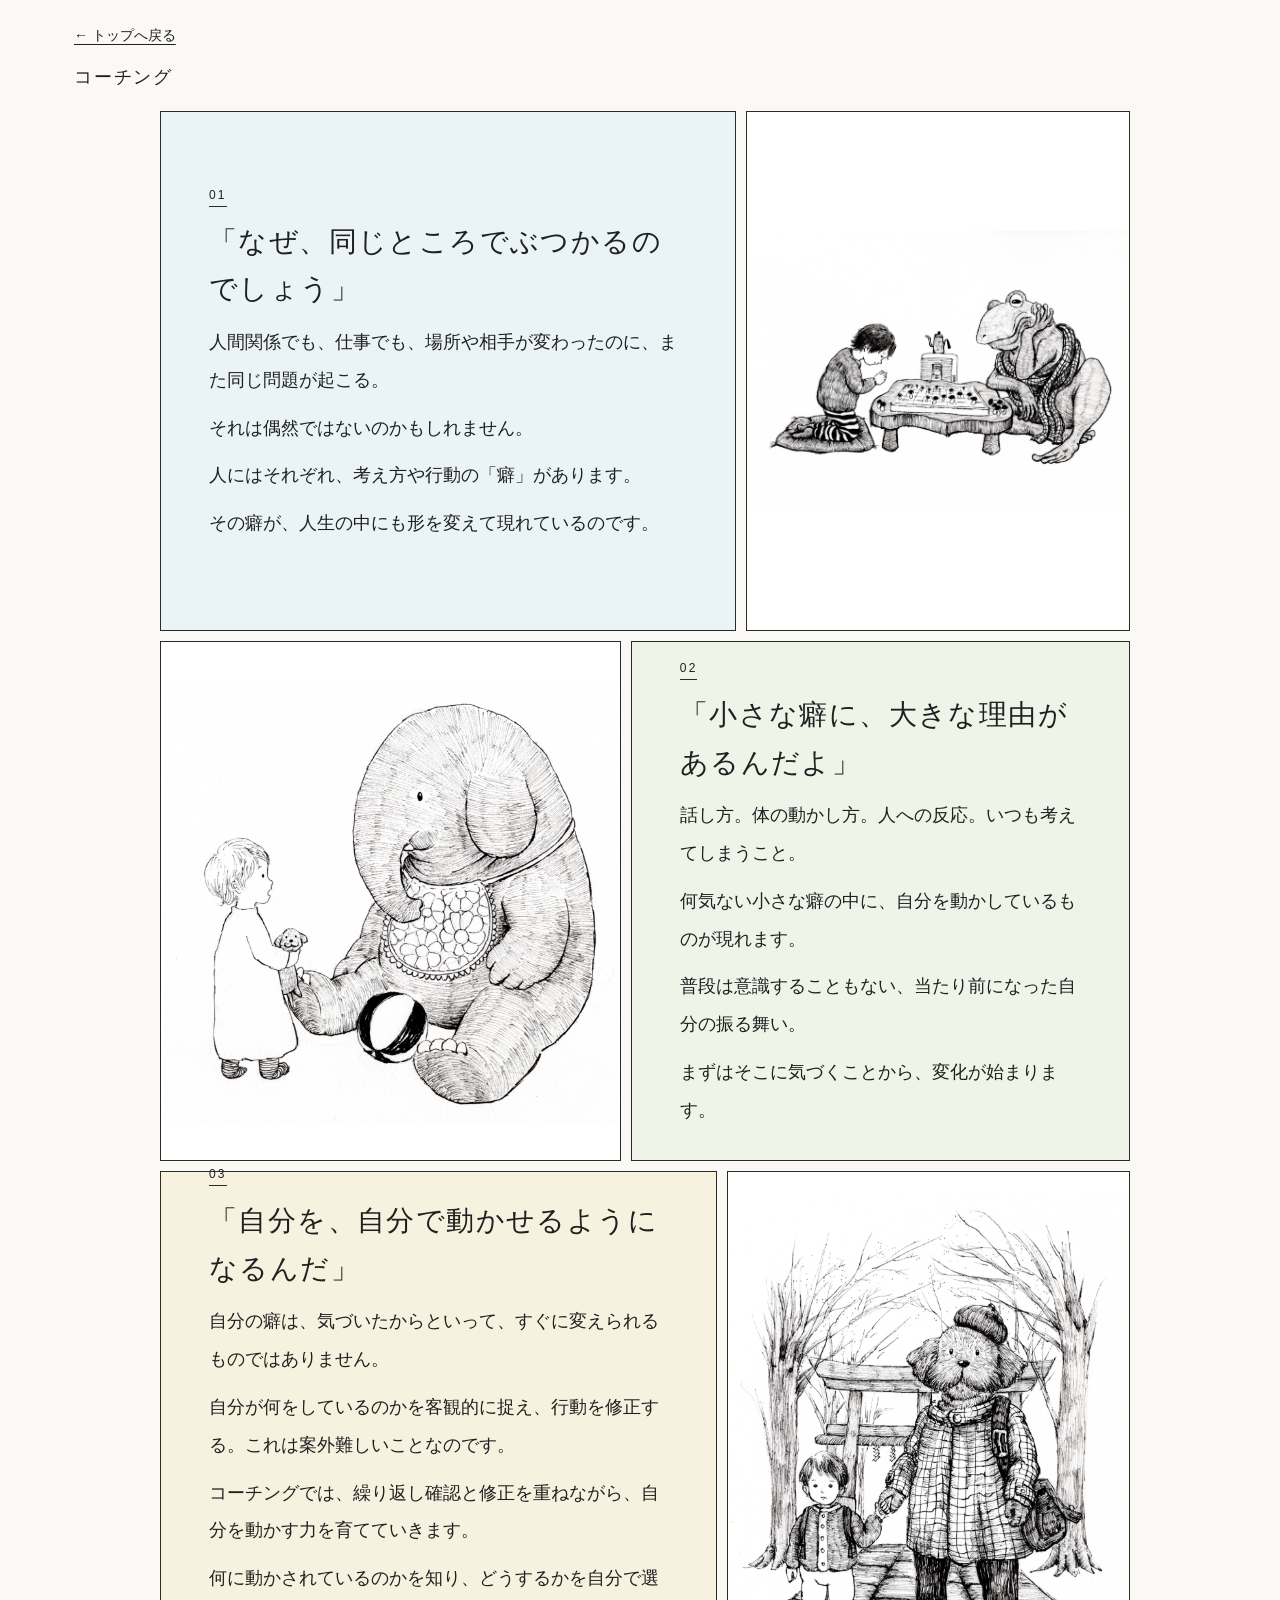
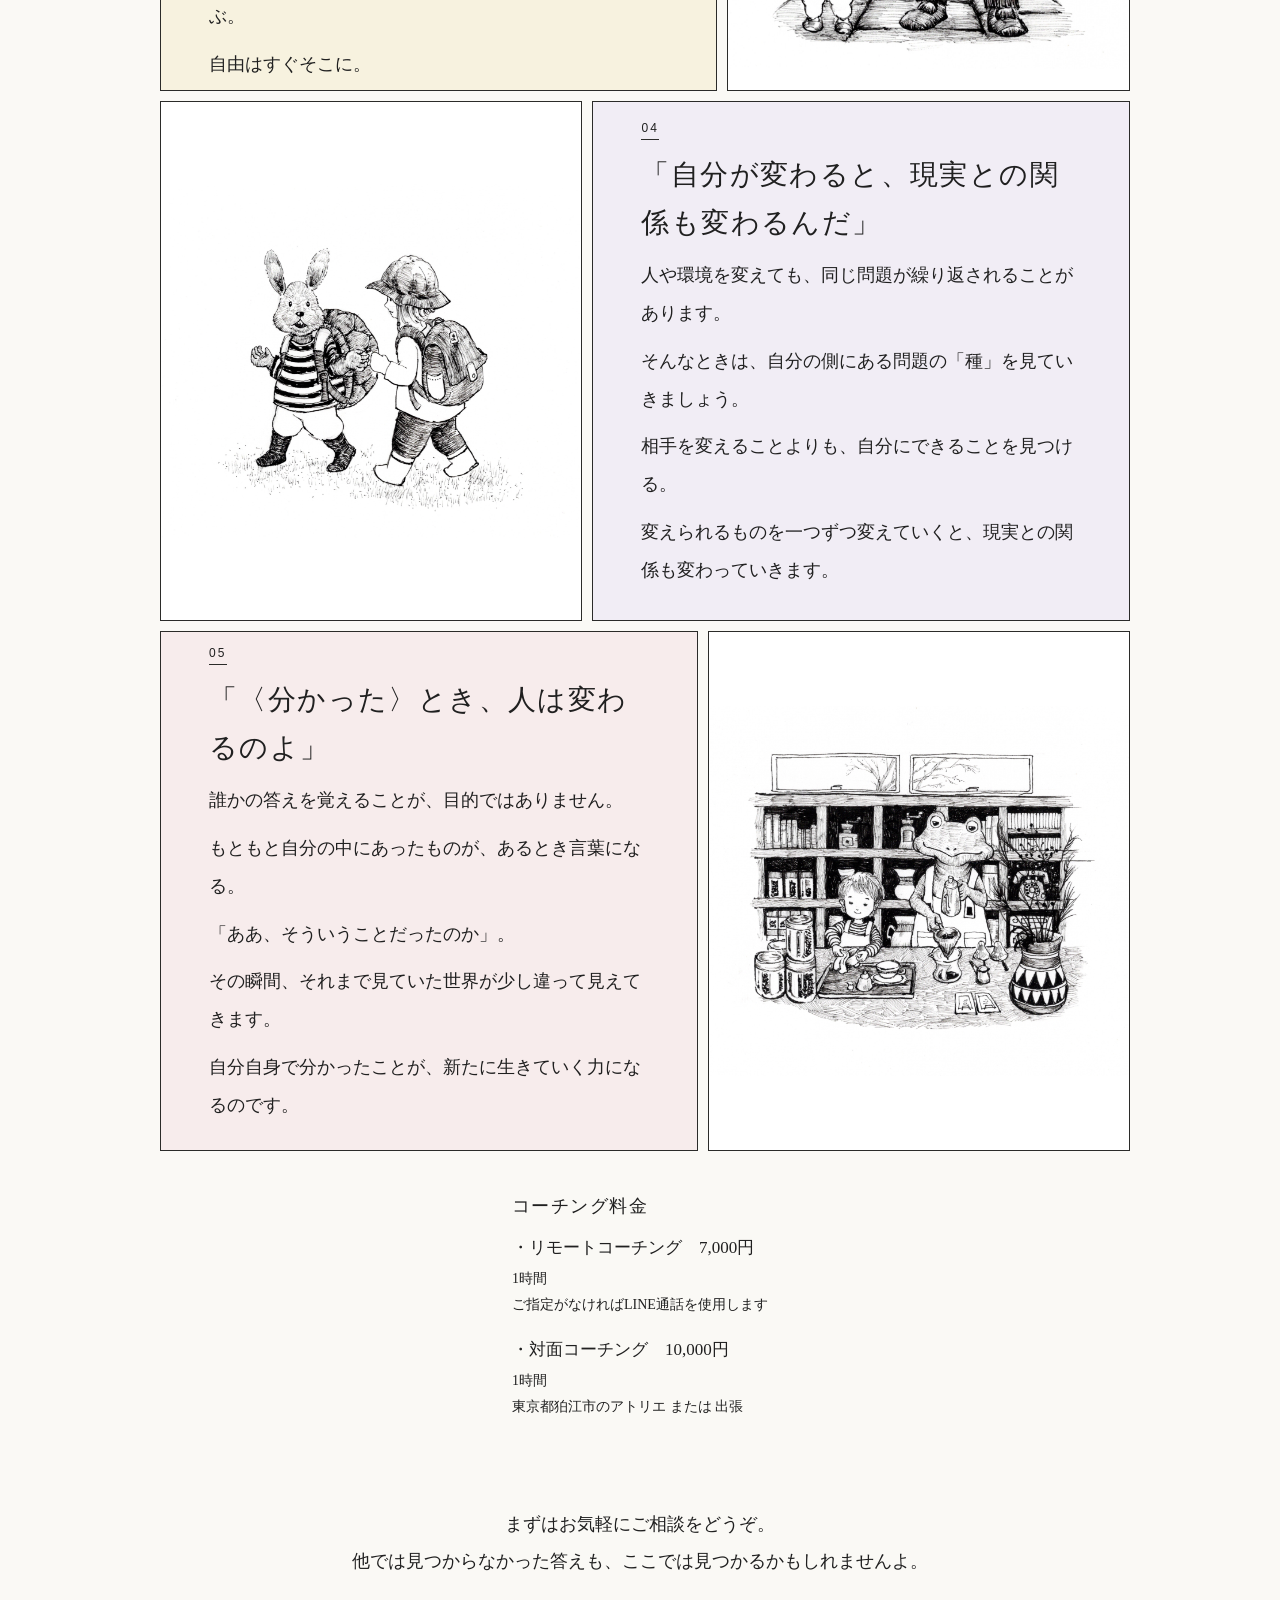
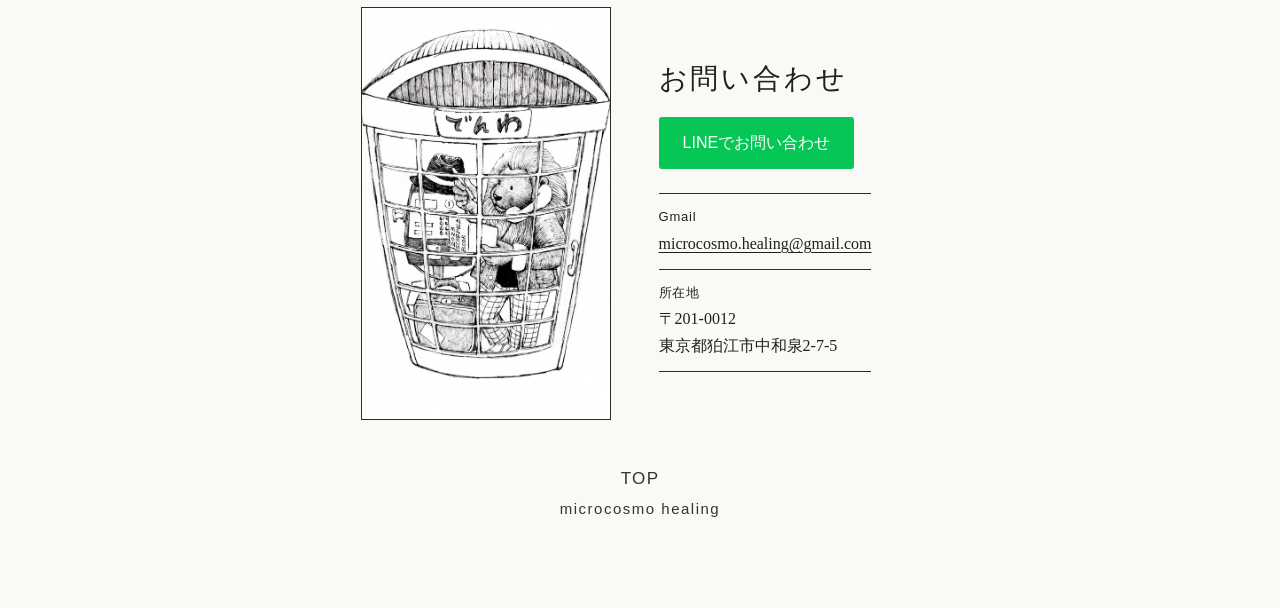
==== commit 3430bc06: "Update healing and coaching comic copy" ====
--- a/habit_counseling.html
+++ b/habit_counseling.html
@@ -4,7 +4,7 @@
   <meta charset="utf-8">
   <meta name="viewport" content="width=device-width,initial-scale=1">
   <title>コーチング | アトリエこしき</title>
-  <link rel="stylesheet" href="service-pages.css">
+  <link rel="stylesheet" href="service-pages.css?v=0649fc7">
 </head>
 <body class="coaching-page">
   <main class="service-page">
@@ -12,24 +12,24 @@
     <h1 class="page-title">コーチング</h1>
     <section class="comic-grid coaching-spread" aria-label="コーチングについて">
       <article class="comic-panel coaching-scene scene-01">
-        <div class="panel-copy"><span class="section-number">01</span><h2>「なぜ、同じところでぶつかるのでしょう」</h2><p>それは偶然ではないのです。人にはそれぞれ、考え方や行動の「癖」があり、その癖が、人生の中にも形を変えて現れるのです。</p></div>
+        <div class="panel-copy"><span class="section-number">01</span><h2>「なぜ、同じところでぶつかるのでしょう」</h2><p>人間関係でも、仕事でも、場所や相手が変わったのに、また同じ問題が起こる。</p><p>それは偶然ではないのかもしれません。</p><p>人にはそれぞれ、考え方や行動の「癖」があります。</p><p>その癖が、人生の中にも形を変えて現れているのです。</p></div>
         <div class="panel-art"><img src="images/HPの絵/26.png" alt="子供とカエルが盤上ゲームをしている絵"></div>
       </article>
       <article class="comic-panel coaching-scene scene-02">
         <div class="panel-art"><img src="images/HPの絵/28.png" alt="象と子供の絵"></div>
-        <div class="panel-copy"><span class="section-number">02</span><h2>「小さな癖に、大きな理由があるんだよ」</h2><p>話し方。身体の動かし方。人への反応。いつも考えてしまうこと。</p><p>ほんの小さな癖に、自分を動かしているものが現れます。</p><p>まず、それに気づくこと。そこから変化が始まります。</p></div>
+        <div class="panel-copy"><span class="section-number">02</span><h2>「小さな癖に、大きな理由があるんだよ」</h2><p>話し方。体の動かし方。人への反応。いつも考えてしまうこと。</p><p>何気ない小さな癖の中に、自分を動かしているものが現れます。</p><p>普段は意識することもない、当たり前になった自分の振る舞い。</p><p>まずはそこに気づくことから、変化が始まります。</p></div>
       </article>
       <article class="comic-panel coaching-scene scene-03">
-        <div class="panel-copy"><span class="section-number">03</span><h2>「自分を、自分で動かせるようになるんだ」</h2><p>癖に気づいても、変えようとすると不安になったり、元に戻りたくなったりします。</p><p>コーチングでは、その奥にある考え方を見つけ、行動から変えていきます。</p><p>何に動かされているのかを知り、どうするかを自分で選ぶ。</p><p>自由はすぐそこに。</p></div>
+        <div class="panel-copy"><span class="section-number">03</span><h2>「自分を、自分で動かせるようになるんだ」</h2><p>自分の癖は、気づいたからといって、すぐに変えられるものではありません。</p><p>自分が何をしているのかを客観的に捉え、行動を修正する。これは案外難しいことなのです。</p><p>コーチングでは、繰り返し確認と修正を重ねながら、自分を動かす力を育てていきます。</p><p>何に動かされているのかを知り、どうするかを自分で選ぶ。</p><p>自由はすぐそこに。</p></div>
         <div class="panel-art"><img src="images/HPの絵/32.png" alt="神社で犬と子供が手をつないでいる絵"></div>
       </article>
       <article class="comic-panel coaching-scene scene-04">
         <div class="panel-art"><img src="images/HPの絵/27.png" alt="うさぎと子供がリュックを背負っている絵"></div>
-        <div class="panel-copy"><span class="section-number">04</span><h2>「自分が変わると、現実との関係も変わるんだ」</h2><p>人や環境を変えても、同じ問題が繰り返されることがあります。</p><p>そんなときは、自分の側にある問題の「種」を見ていきましょう。</p><p>変えられるものを、一つずつ変えていく。</p><p>すると、現実との関係も変わっていきます。</p></div>
+        <div class="panel-copy"><span class="section-number">04</span><h2>「自分が変わると、現実との関係も変わるんだ」</h2><p>人や環境を変えても、同じ問題が繰り返されることがあります。</p><p>そんなときは、自分の側にある問題の「種」を見ていきましょう。</p><p>相手を変えることよりも、自分にできることを見つける。</p><p>変えられるものを一つずつ変えていくと、現実との関係も変わっていきます。</p></div>
       </article>
       <article class="comic-panel coaching-scene scene-05">
         <div class="panel-art"><img src="images/HPの絵/30.png" alt="店内のカエルと子供の絵"></div>
-        <div class="panel-copy"><span class="section-number">05</span><h2>「〈分かった〉とき、人は変わるのよ」</h2><p>答えを覚えることが目的ではありません。</p><p>もともと自分の中にあったものが言葉になり、「そういうことだったのか」と分かる。</p><p>それが新たに生きていく力になります。</p></div>
+        <div class="panel-copy"><span class="section-number">05</span><h2>「〈分かった〉とき、人は変わるのよ」</h2><p>誰かの答えを覚えることが、目的ではありません。</p><p>もともと自分の中にあったものが、あるとき言葉になる。</p><p>「ああ、そういうことだったのか」。</p><p>その瞬間、それまで見ていた世界が少し違って見えてきます。</p><p>自分自身で分かったことが、新たに生きていく力になるのです。</p></div>
       </article>
     </section>
     <section class="coaching-price" aria-labelledby="coaching-price-title"><div class="price-panel"><h2 id="coaching-price-title">コーチング料金</h2><div class="price-items"><div><p>・リモートコーチング　7,000円</p><small>1時間<br>ご指定がなければLINE通話を使用します</small></div><div><p>・対面コーチング　10,000円</p><small>1時間<br>東京都狛江市のアトリエ または 出張</small></div></div></div></section>
--- a/service-pages.css
+++ b/service-pages.css
@@ -226,41 +226,29 @@
   .service-footer { margin-top:36px; }
   .coaching-page .service-page { padding-top:18px; }
   .coaching-page .page-title { margin-bottom:10px; font-size:17px; }
-  .coaching-page .coaching-spread { width:100%; gap:8px; }
+  .coaching-page .coaching-spread { width:100%; margin-inline:0; gap:8px; }
   .coaching-page .coaching-scene { min-height:0; padding:0; grid-template-columns:1fr; gap:8px; }
   .coaching-page .scene-01, .coaching-page .scene-02, .coaching-page .scene-03, .coaching-page .scene-04, .coaching-page .scene-05 { height:auto; min-height:0; }
-  .coaching-page .coaching-scene .panel-copy, .coaching-page .scene-04 .panel-copy { max-width:none; margin:0; padding:22px 44px; }
+  .coaching-page .coaching-scene .panel-copy, .coaching-page .scene-04 .panel-copy { max-width:none; margin:0; padding:22px 24px; }
   .coaching-page .coaching-scene .panel-copy h2 { font-size:27px; }
   .coaching-page .coaching-scene .panel-copy p { font-size:17px; line-height:2.1; }
   .coaching-page .coaching-scene .panel-art { height:auto; min-height:0; padding:0; }
   .coaching-page .coaching-scene .panel-art img { height:auto; object-fit:contain; }
-  .coaching-page .scene-01 .panel-copy { order:1; }
-  .coaching-page .scene-01 .panel-art { order:2; }
-  .coaching-page .scene-02 .panel-art { order:1; }
-  .coaching-page .scene-02 .panel-copy { order:2; }
-  .coaching-page .scene-03 .panel-copy { order:1; }
-  .coaching-page .scene-03 .panel-art { order:2; }
-  .coaching-page .scene-05 .panel-copy { order:1; }
-  .coaching-page .scene-05 .panel-art { order:2; }
+  .coaching-page .coaching-scene .panel-art { order:1; }
+  .coaching-page .coaching-scene .panel-copy { order:2; }
   .coaching-page .coaching-price { max-width:none; padding-top:30px; }
   .healing-page .service-page { padding-top:18px; }
   .healing-page .page-title { margin-bottom:10px; font-size:17px; }
-  .healing-page .healing-spread { width:100%; gap:8px; }
+  .healing-page .healing-spread { width:100%; margin-inline:0; gap:8px; }
   .healing-page .coaching-scene { min-height:0; padding:0; grid-template-columns:1fr; gap:8px; }
   .healing-page .scene-01, .healing-page .scene-02, .healing-page .scene-03, .healing-page .scene-04, .healing-page .scene-05 { height:auto; min-height:0; }
-  .healing-page .coaching-scene .panel-copy, .healing-page .scene-04 .panel-copy { max-width:none; margin:0; padding:22px 44px; }
+  .healing-page .coaching-scene .panel-copy, .healing-page .scene-04 .panel-copy { max-width:none; margin:0; padding:22px 24px; }
   .healing-page .coaching-scene .panel-copy h2 { font-size:27px; }
   .healing-page .coaching-scene .panel-copy p { font-size:17px; line-height:2.1; }
   .healing-page .coaching-scene .panel-art { height:auto; min-height:0; padding:0; }
   .healing-page .coaching-scene .panel-art img { height:auto; object-fit:contain; }
-  .healing-page .scene-01 .panel-copy { order:1; }
-  .healing-page .scene-01 .panel-art { order:2; }
-  .healing-page .scene-02 .panel-art { order:1; }
-  .healing-page .scene-02 .panel-copy { order:2; }
-  .healing-page .scene-03 .panel-copy { order:1; }
-  .healing-page .scene-03 .panel-art { order:2; }
-  .healing-page .scene-05 .panel-art { order:1; }
-  .healing-page .scene-05 .panel-copy { order:2; }
+  .healing-page .coaching-scene .panel-art { order:1; }
+  .healing-page .coaching-scene .panel-copy { order:2; }
   .healing-price { max-width:none; padding-top:30px; }
   .healing-special, .healing-faq { padding-top:58px; }
   .special-exhibits { grid-template-columns:1fr; gap:28px; }
@@ -270,7 +258,7 @@
   .contact-bridge { margin-top:58px; font-size:17px; }
   .shared-contact-content h2, .healing-special > h2, .healing-page .healing-faq h2 { font-size:27px; }
   .healing-page .healing-faq .faq-entry-art { width:100%; }
-  .healing-page .healing-faq .faq-entry-art h2 { top:16px; left:20px; font-size:clamp(21px,6.5vw,25px); }
+  .healing-page .healing-faq .faq-entry-art h2 { top:50%; left:50%; margin:0; padding:10px 14px; background:#fff; font-size:17px; white-space:nowrap; transform:translate(-50%,-50%); }
   .healing-page .healing-faq .chat-line { gap:10px; }
   .healing-page .healing-faq .speaker-icon { width:58px; height:58px; flex-basis:58px; }
   .healing-page .healing-faq .chat { max-width:calc(100% - 68px); padding:16px 18px; }
